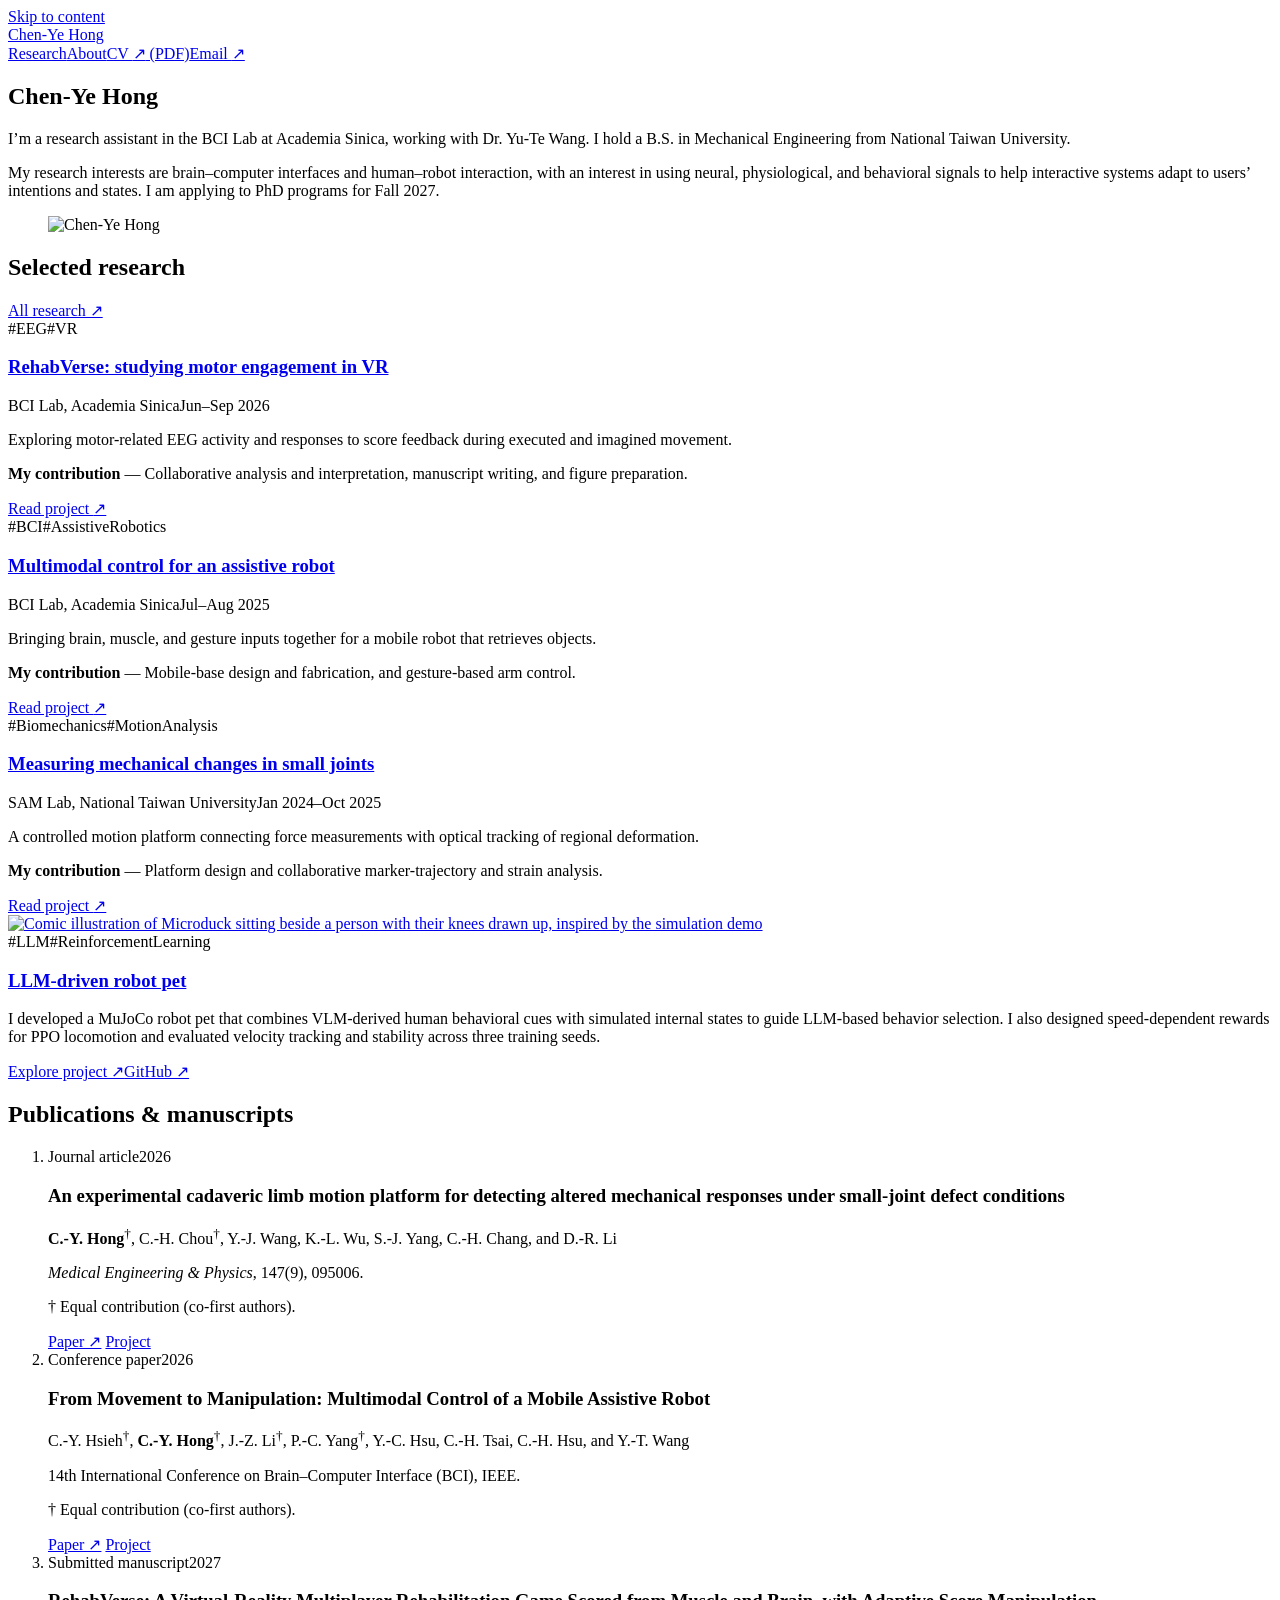
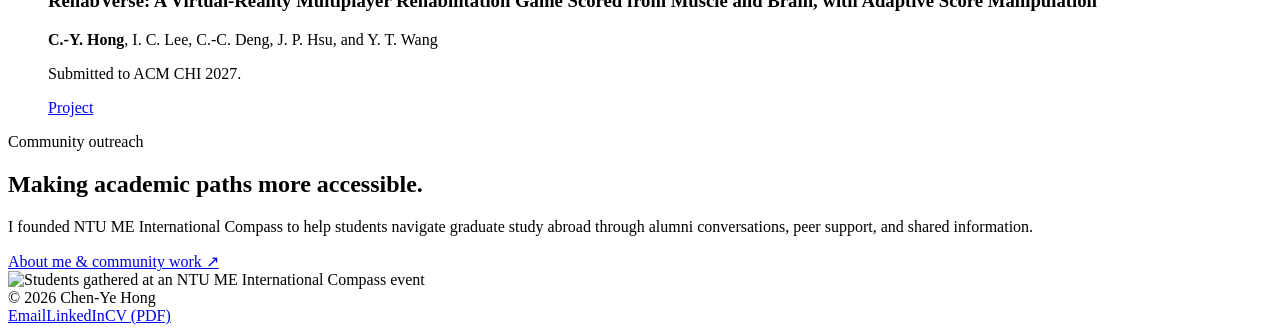
==== index.html @ 7b582fa1 "Publish reviewed academic website" ====
<!doctype html>
<html lang="en">
<head>
  <meta charset="utf-8">
  <meta name="viewport" content="width=device-width, initial-scale=1">
  <title>Brain–Computer Interfaces — Chen-Ye Hong</title>
  <meta name="description" content="Chen-Ye Hong, research assistant at Academia Sinica. Research in brain–computer interfaces, EEG, and interactive systems. Fall 2027 PhD applicant.">
  <meta property="og:type" content="website">
  <meta property="og:title" content="Brain–Computer Interfaces — Chen-Ye Hong">
  <meta property="og:description" content="Chen-Ye Hong, research assistant at Academia Sinica. Research in brain–computer interfaces, EEG, and interactive systems. Fall 2027 PhD applicant.">
  <meta name="theme-color" content="#faf9f7">
  <link rel="icon" type="image/svg+xml" href="./assets/favicon.svg">
  <link rel="stylesheet" href="./assets/site.css?v=20261024-layout">
</head>
<body>
<a class="skip" href="#main">Skip to content</a>
<div class="wrap">
  <header class="site-header">
    <a class="brand" href="./" aria-label="Chen-Ye Hong, home">Chen-Ye Hong</a>
    <nav class="nav" aria-label="Main navigation"><a href="./research/">Research</a><a href="./about/">About</a><a href="./files/cv.pdf">CV <span aria-hidden="true">↗</span><span class="sr-only"> (PDF)</span></a><a class="nav-email" href="mailto:chenyehong.ws@gmail.com">Email <span aria-hidden="true">↗</span></a></nav>
  </header>
  <main id="main"><section class="hero" aria-labelledby="name"><div class="hero-copy"><h1 id="name">Chen-Ye Hong</h1><p class="intro">I’m a research assistant in the BCI Lab at Academia Sinica, working with Dr. Yu-Te Wang. I hold a B.S. in Mechanical Engineering from National Taiwan University.</p><p class="interests">My research interests are brain–computer interfaces and human–robot interaction, with an interest in using neural, physiological, and behavioral signals to help interactive systems adapt to users’ intentions and states. I am applying to PhD programs for Fall 2027.</p></div><figure class="hero-photo"><img src="./photo/portrait.jpg" alt="Chen-Ye Hong" width="800" height="1000" fetchpriority="high"></figure></section>
<section class="section" id="selected-research" aria-labelledby="selected-title"><div class="section-head"><h2 id="selected-title">Selected research</h2><a href="./research/">All research ↗</a></div><article class="project-row project-row-text"><div class="project-copy"><div class="project-index"><span class="keywords"><span>#EEG</span><span>#VR</span></span></div><h3><a href="./research/rehabverse/">RehabVerse: studying motor engagement in VR</a></h3><p class="entry-meta"><span>BCI Lab, Academia Sinica</span><span>Jun–Sep 2026</span></p></div><div class="project-summary"><p>Exploring motor-related EEG activity and responses to score feedback during executed and imagined movement.</p><p class="project-role"><strong>My contribution</strong> — Collaborative analysis and interpretation, manuscript writing, and figure preparation.</p><a class="text-link" href="./research/rehabverse/">Read project <span aria-hidden="true">↗</span></a></div></article><article class="project-row project-row-text"><div class="project-copy"><div class="project-index"><span class="keywords"><span>#BCI</span><span>#AssistiveRobotics</span></span></div><h3><a href="./research/assistive-robot/">Multimodal control for an assistive robot</a></h3><p class="entry-meta"><span>BCI Lab, Academia Sinica</span><span>Jul–Aug 2025</span></p></div><div class="project-summary"><p>Bringing brain, muscle, and gesture inputs together for a mobile robot that retrieves objects.</p><p class="project-role"><strong>My contribution</strong> — Mobile-base design and fabrication, and gesture-based arm control.</p><a class="text-link" href="./research/assistive-robot/">Read project <span aria-hidden="true">↗</span></a></div></article><article class="project-row project-row-text"><div class="project-copy"><div class="project-index"><span class="keywords"><span>#Biomechanics</span><span>#MotionAnalysis</span></span></div><h3><a href="./research/biomechanics/">Measuring mechanical changes in small joints</a></h3><p class="entry-meta"><span>SAM Lab, National Taiwan University</span><span>Jan 2024–Oct 2025</span></p></div><div class="project-summary"><p>A controlled motion platform connecting force measurements with optical tracking of regional deformation.</p><p class="project-role"><strong>My contribution</strong> — Platform design and collaborative marker-trajectory and strain analysis.</p><a class="text-link" href="./research/biomechanics/">Read project <span aria-hidden="true">↗</span></a></div></article><aside class="independent" aria-labelledby="independent-title"><a class="independent-media" href="./projects/robot-pet/" aria-label="Explore the robot-pet project"><img src="./assets/cover-robot-pet-companion.jpg" alt="Comic illustration of Microduck sitting beside a person with their knees drawn up, inspired by the simulation demo" width="1800" height="1200"></a><div><div class="eyebrow"><span class="keywords"><span>#LLM</span><span>#ReinforcementLearning</span></span></div><h3 id="independent-title"><a href="./projects/robot-pet/">LLM-driven robot pet</a></h3><p>I developed a MuJoCo robot pet that combines VLM-derived human behavioral cues with simulated internal states to guide LLM-based behavior selection. I also designed speed-dependent rewards for PPO locomotion and evaluated velocity tracking and stability across three training seeds.</p><div class="links"><a href="./projects/robot-pet/">Explore project ↗</a><a href="https://github.com/Hchenye0503/llm-robot-pet">GitHub ↗</a></div></div></aside></section><section class="section" id="publications" aria-labelledby="pub-title"><div class="section-head"><h2 id="pub-title">Publications &amp; manuscripts</h2></div><ol class="pub-list">
<li class="pub"><div class="pub-type">Journal article<span>2026</span></div><div><h3>An experimental cadaveric limb motion platform for detecting altered mechanical responses under small-joint defect conditions</h3><p><strong>C.-Y. Hong</strong><sup>†</sup>, C.-H. Chou<sup>†</sup>, Y.-J. Wang, K.-L. Wu, S.-J. Yang, C.-H. Chang, and D.-R. Li</p><p><em>Medical Engineering &amp; Physics</em>, 147(9), 095006.</p><p class="authorship-note">† Equal contribution (co-first authors).</p><a class="pub-link" href="https://doi.org/10.1088/1873-4030/ae9ec7">Paper ↗</a> <a class="pub-link" href="./research/biomechanics/">Project</a></div></li>
<li class="pub"><div class="pub-type">Conference paper<span>2026</span></div><div><h3>From Movement to Manipulation: Multimodal Control of a Mobile Assistive Robot</h3><p>C.-Y. Hsieh<sup>†</sup>, <strong>C.-Y. Hong</strong><sup>†</sup>, J.-Z. Li<sup>†</sup>, P.-C. Yang<sup>†</sup>, Y.-C. Hsu, C.-H. Tsai, C.-H. Hsu, and Y.-T. Wang</p><p>14th International Conference on Brain–Computer Interface (BCI), IEEE.</p><p class="authorship-note">† Equal contribution (co-first authors).</p><a class="pub-link" href="https://doi.org/10.1109/BCI69045.2026.11435052">Paper ↗</a> <a class="pub-link" href="./research/assistive-robot/">Project</a></div></li>
<li class="pub"><div class="pub-type">Submitted manuscript<span>2027</span></div><div><h3>RehabVerse: A Virtual-Reality Multiplayer Rehabilitation Game Scored from Muscle and Brain, with Adaptive Score Manipulation</h3><p><strong>C.-Y. Hong</strong>, I. C. Lee, C.-C. Deng, J. P. Hsu, and Y. T. Wang</p><p>Submitted to ACM CHI 2027.</p><a class="pub-link" href="./research/rehabverse/">Project</a></div></li>
</ol></section><section class="section community-teaser" aria-labelledby="community-title"><div><div class="eyebrow">Community outreach</div><h2 id="community-title">Making academic paths more accessible.</h2><p>I founded NTU ME International Compass to help students navigate graduate study abroad through alumni conversations, peer support, and shared information.</p><a class="text-link" href="./about/#community">About me &amp; community work ↗</a></div><img src="./photo/community_1.jpg" width="1400" height="1050" alt="Students gathered at an NTU ME International Compass event" loading="lazy"></section></main>
  <footer class="site-footer"><span>© 2026 Chen-Ye Hong</span><div class="footer-links"><a href="mailto:chenyehong.ws@gmail.com">Email</a><a href="https://www.linkedin.com/in/chen-ye-hong">LinkedIn</a><a href="./files/cv.pdf">CV (PDF)</a></div></footer>
</div>
<script src="./assets/interactions.js" defer></script>
<script src="./assets/main.js" defer></script>
</body>
</html>
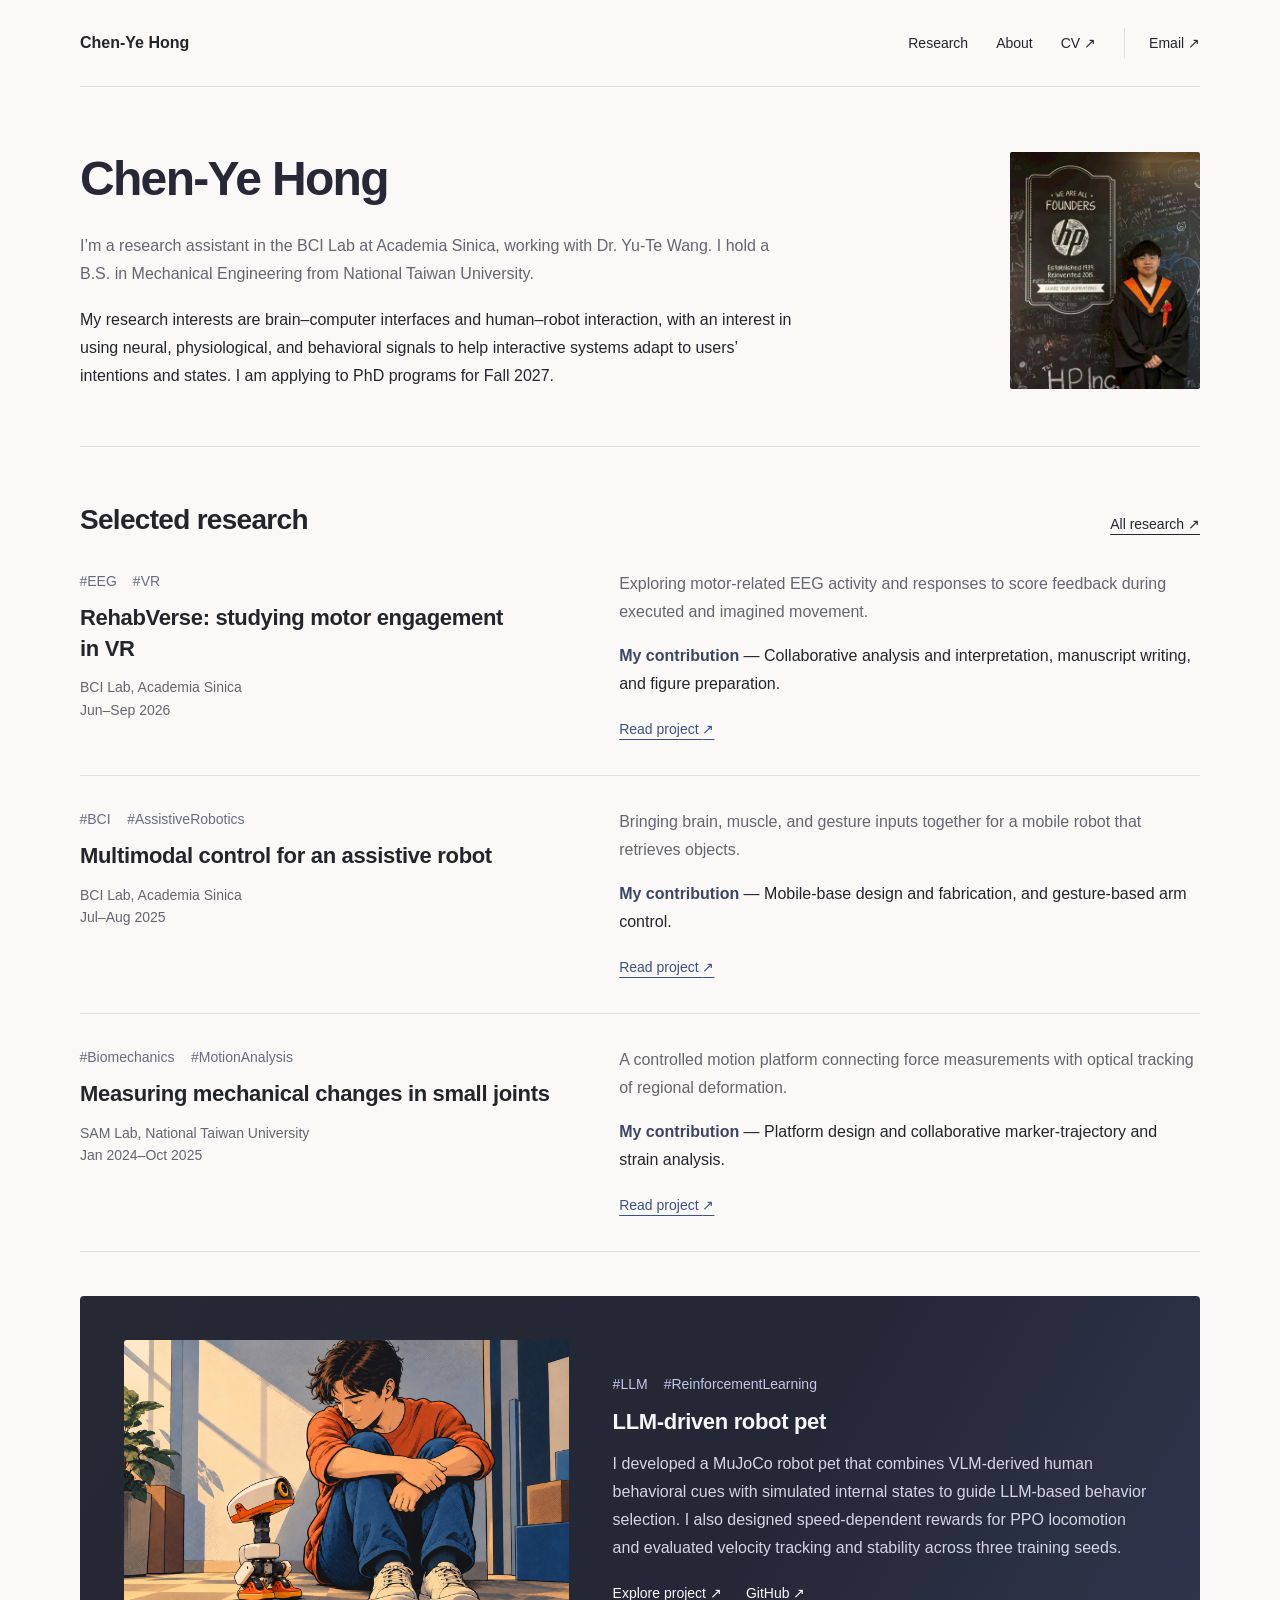
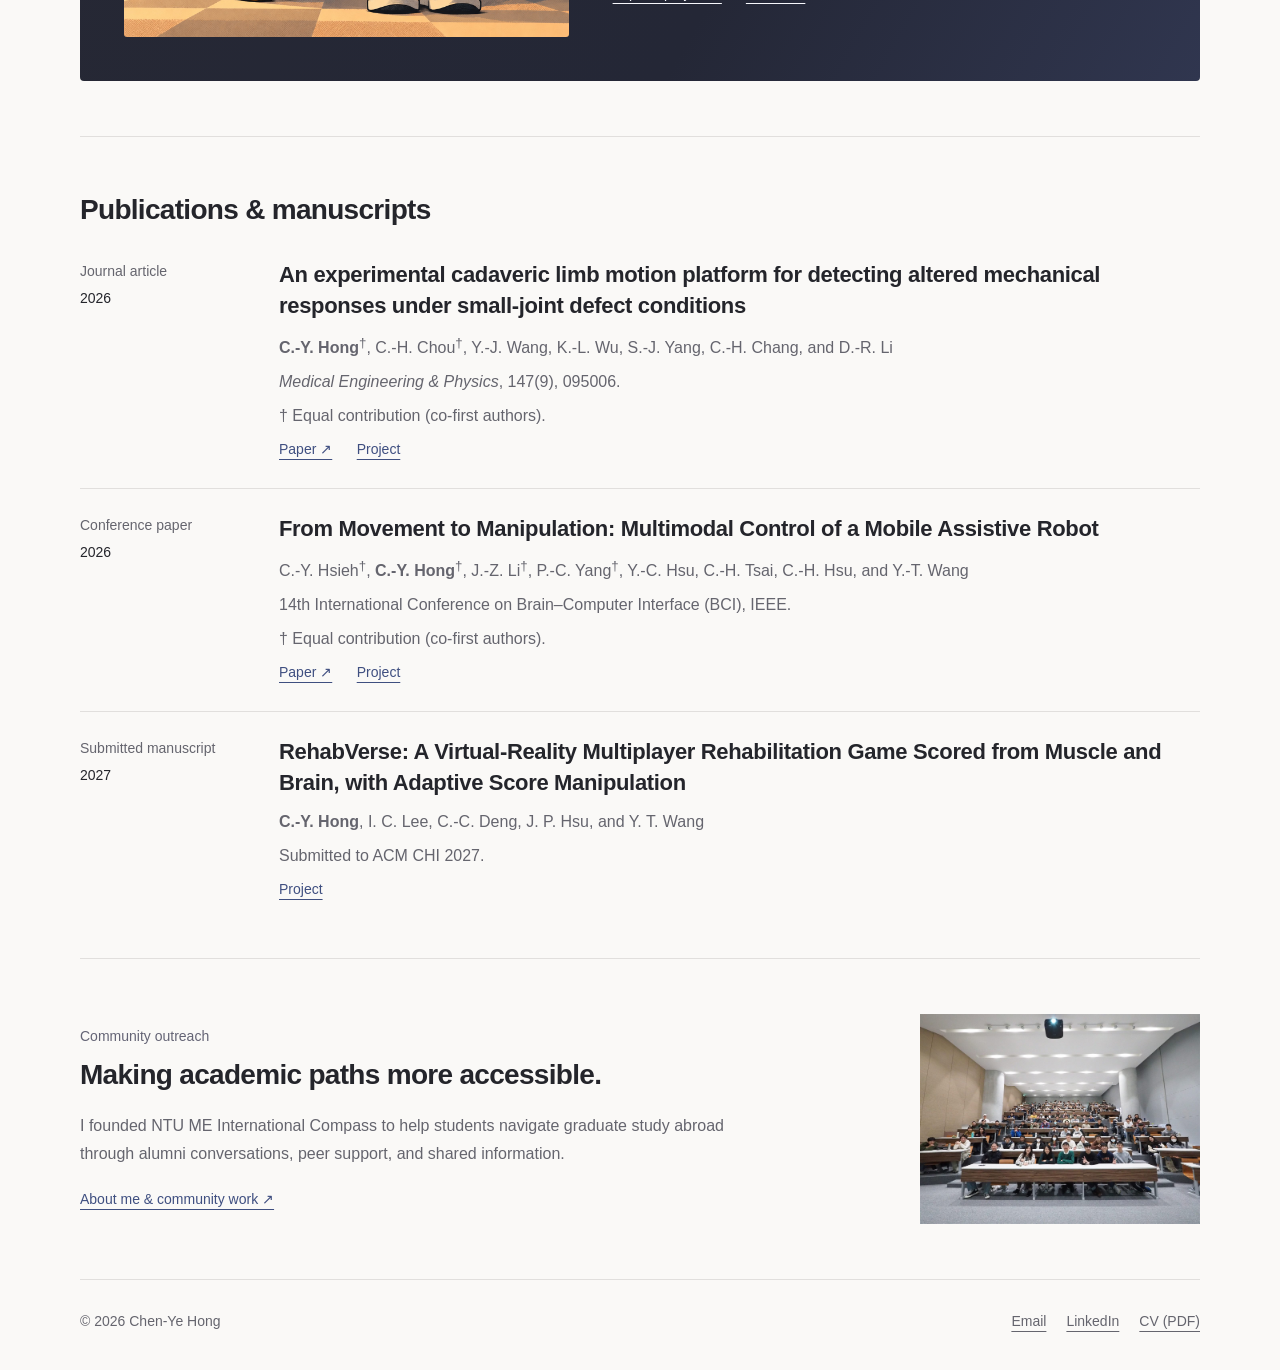
==== commit b0d237c0: "Open external links and CV in new tabs" ====
--- a/index.html
+++ b/index.html
@@ -10,24 +10,24 @@
   <meta property="og:description" content="Chen-Ye Hong, research assistant at Academia Sinica. Research in brain–computer interfaces, EEG, and interactive systems. Fall 2027 PhD applicant.">
   <meta name="theme-color" content="#faf9f7">
   <link rel="icon" type="image/svg+xml" href="./assets/favicon.svg">
-  <link rel="stylesheet" href="./assets/site.css?v=20261024-layout">
+  <link rel="stylesheet" href="./assets/site.css?v=20261024-navigation">
 </head>
 <body>
 <a class="skip" href="#main">Skip to content</a>
 <div class="wrap">
   <header class="site-header">
     <a class="brand" href="./" aria-label="Chen-Ye Hong, home">Chen-Ye Hong</a>
-    <nav class="nav" aria-label="Main navigation"><a href="./research/">Research</a><a href="./about/">About</a><a href="./files/cv.pdf">CV <span aria-hidden="true">↗</span><span class="sr-only"> (PDF)</span></a><a class="nav-email" href="mailto:chenyehong.ws@gmail.com">Email <span aria-hidden="true">↗</span></a></nav>
+    <nav class="nav" aria-label="Main navigation"><a href="./research/">Research</a><a href="./about/">About</a><a href="./files/cv.pdf" target="_blank" rel="noopener noreferrer" title="Opens in a new tab">CV <span aria-hidden="true">↗</span><span class="sr-only"> (PDF)</span></a><a class="nav-email" href="mailto:chenyehong.ws@gmail.com">Email <span aria-hidden="true">↗</span></a></nav>
   </header>
   <main id="main"><section class="hero" aria-labelledby="name"><div class="hero-copy"><h1 id="name">Chen-Ye Hong</h1><p class="intro">I’m a research assistant in the BCI Lab at Academia Sinica, working with Dr. Yu-Te Wang. I hold a B.S. in Mechanical Engineering from National Taiwan University.</p><p class="interests">My research interests are brain–computer interfaces and human–robot interaction, with an interest in using neural, physiological, and behavioral signals to help interactive systems adapt to users’ intentions and states. I am applying to PhD programs for Fall 2027.</p></div><figure class="hero-photo"><img src="./photo/portrait.jpg" alt="Chen-Ye Hong" width="800" height="1000" fetchpriority="high"></figure></section>
-<section class="section" id="selected-research" aria-labelledby="selected-title"><div class="section-head"><h2 id="selected-title">Selected research</h2><a href="./research/">All research ↗</a></div><article class="project-row project-row-text"><div class="project-copy"><div class="project-index"><span class="keywords"><span>#EEG</span><span>#VR</span></span></div><h3><a href="./research/rehabverse/">RehabVerse: studying motor engagement in VR</a></h3><p class="entry-meta"><span>BCI Lab, Academia Sinica</span><span>Jun–Sep 2026</span></p></div><div class="project-summary"><p>Exploring motor-related EEG activity and responses to score feedback during executed and imagined movement.</p><p class="project-role"><strong>My contribution</strong> — Collaborative analysis and interpretation, manuscript writing, and figure preparation.</p><a class="text-link" href="./research/rehabverse/">Read project <span aria-hidden="true">↗</span></a></div></article><article class="project-row project-row-text"><div class="project-copy"><div class="project-index"><span class="keywords"><span>#BCI</span><span>#AssistiveRobotics</span></span></div><h3><a href="./research/assistive-robot/">Multimodal control for an assistive robot</a></h3><p class="entry-meta"><span>BCI Lab, Academia Sinica</span><span>Jul–Aug 2025</span></p></div><div class="project-summary"><p>Bringing brain, muscle, and gesture inputs together for a mobile robot that retrieves objects.</p><p class="project-role"><strong>My contribution</strong> — Mobile-base design and fabrication, and gesture-based arm control.</p><a class="text-link" href="./research/assistive-robot/">Read project <span aria-hidden="true">↗</span></a></div></article><article class="project-row project-row-text"><div class="project-copy"><div class="project-index"><span class="keywords"><span>#Biomechanics</span><span>#MotionAnalysis</span></span></div><h3><a href="./research/biomechanics/">Measuring mechanical changes in small joints</a></h3><p class="entry-meta"><span>SAM Lab, National Taiwan University</span><span>Jan 2024–Oct 2025</span></p></div><div class="project-summary"><p>A controlled motion platform connecting force measurements with optical tracking of regional deformation.</p><p class="project-role"><strong>My contribution</strong> — Platform design and collaborative marker-trajectory and strain analysis.</p><a class="text-link" href="./research/biomechanics/">Read project <span aria-hidden="true">↗</span></a></div></article><aside class="independent" aria-labelledby="independent-title"><a class="independent-media" href="./projects/robot-pet/" aria-label="Explore the robot-pet project"><img src="./assets/cover-robot-pet-companion.jpg" alt="Comic illustration of Microduck sitting beside a person with their knees drawn up, inspired by the simulation demo" width="1800" height="1200"></a><div><div class="eyebrow"><span class="keywords"><span>#LLM</span><span>#ReinforcementLearning</span></span></div><h3 id="independent-title"><a href="./projects/robot-pet/">LLM-driven robot pet</a></h3><p>I developed a MuJoCo robot pet that combines VLM-derived human behavioral cues with simulated internal states to guide LLM-based behavior selection. I also designed speed-dependent rewards for PPO locomotion and evaluated velocity tracking and stability across three training seeds.</p><div class="links"><a href="./projects/robot-pet/">Explore project ↗</a><a href="https://github.com/Hchenye0503/llm-robot-pet">GitHub ↗</a></div></div></aside></section><section class="section" id="publications" aria-labelledby="pub-title"><div class="section-head"><h2 id="pub-title">Publications &amp; manuscripts</h2></div><ol class="pub-list">
-<li class="pub"><div class="pub-type">Journal article<span>2026</span></div><div><h3>An experimental cadaveric limb motion platform for detecting altered mechanical responses under small-joint defect conditions</h3><p><strong>C.-Y. Hong</strong><sup>†</sup>, C.-H. Chou<sup>†</sup>, Y.-J. Wang, K.-L. Wu, S.-J. Yang, C.-H. Chang, and D.-R. Li</p><p><em>Medical Engineering &amp; Physics</em>, 147(9), 095006.</p><p class="authorship-note">† Equal contribution (co-first authors).</p><a class="pub-link" href="https://doi.org/10.1088/1873-4030/ae9ec7">Paper ↗</a> <a class="pub-link" href="./research/biomechanics/">Project</a></div></li>
-<li class="pub"><div class="pub-type">Conference paper<span>2026</span></div><div><h3>From Movement to Manipulation: Multimodal Control of a Mobile Assistive Robot</h3><p>C.-Y. Hsieh<sup>†</sup>, <strong>C.-Y. Hong</strong><sup>†</sup>, J.-Z. Li<sup>†</sup>, P.-C. Yang<sup>†</sup>, Y.-C. Hsu, C.-H. Tsai, C.-H. Hsu, and Y.-T. Wang</p><p>14th International Conference on Brain–Computer Interface (BCI), IEEE.</p><p class="authorship-note">† Equal contribution (co-first authors).</p><a class="pub-link" href="https://doi.org/10.1109/BCI69045.2026.11435052">Paper ↗</a> <a class="pub-link" href="./research/assistive-robot/">Project</a></div></li>
+<section class="section" id="selected-research" aria-labelledby="selected-title"><div class="section-head"><h2 id="selected-title">Selected research</h2><a href="./research/">All research ↗</a></div><article class="project-row project-row-text"><div class="project-copy"><div class="project-index"><span class="keywords"><span>#EEG</span><span>#VR</span></span></div><h3><a href="./research/rehabverse/">RehabVerse: studying motor engagement in VR</a></h3><p class="entry-meta"><span>BCI Lab, Academia Sinica</span><span>Jun–Sep 2026</span></p></div><div class="project-summary"><p>Exploring motor-related EEG activity and responses to score feedback during executed and imagined movement.</p><p class="project-role"><strong>My contribution</strong> — Collaborative analysis and interpretation, manuscript writing, and figure preparation.</p><a class="text-link" href="./research/rehabverse/">Read project <span aria-hidden="true">↗</span></a></div></article><article class="project-row project-row-text"><div class="project-copy"><div class="project-index"><span class="keywords"><span>#BCI</span><span>#AssistiveRobotics</span></span></div><h3><a href="./research/assistive-robot/">Multimodal control for an assistive robot</a></h3><p class="entry-meta"><span>BCI Lab, Academia Sinica</span><span>Jul–Aug 2025</span></p></div><div class="project-summary"><p>Bringing brain, muscle, and gesture inputs together for a mobile robot that retrieves objects.</p><p class="project-role"><strong>My contribution</strong> — Mobile-base design and fabrication, and gesture-based arm control.</p><a class="text-link" href="./research/assistive-robot/">Read project <span aria-hidden="true">↗</span></a></div></article><article class="project-row project-row-text"><div class="project-copy"><div class="project-index"><span class="keywords"><span>#Biomechanics</span><span>#MotionAnalysis</span></span></div><h3><a href="./research/biomechanics/">Measuring mechanical changes in small joints</a></h3><p class="entry-meta"><span>SAM Lab, National Taiwan University</span><span>Jan 2024–Oct 2025</span></p></div><div class="project-summary"><p>A controlled motion platform connecting force measurements with optical tracking of regional deformation.</p><p class="project-role"><strong>My contribution</strong> — Platform design and collaborative marker-trajectory and strain analysis.</p><a class="text-link" href="./research/biomechanics/">Read project <span aria-hidden="true">↗</span></a></div></article><aside class="independent" aria-labelledby="independent-title"><a class="independent-media" href="./projects/robot-pet/" aria-label="Explore the robot-pet project"><img src="./assets/cover-robot-pet-companion.jpg" alt="Comic illustration of Microduck sitting beside a person with their knees drawn up, inspired by the simulation demo" width="1800" height="1200"></a><div><div class="eyebrow"><span class="keywords"><span>#LLM</span><span>#ReinforcementLearning</span></span></div><h3 id="independent-title"><a href="./projects/robot-pet/">LLM-driven robot pet</a></h3><p>I developed a MuJoCo robot pet that combines VLM-derived human behavioral cues with simulated internal states to guide LLM-based behavior selection. I also designed speed-dependent rewards for PPO locomotion and evaluated velocity tracking and stability across three training seeds.</p><div class="links"><a href="./projects/robot-pet/">Explore project ↗</a><a href="https://github.com/Hchenye0503/llm-robot-pet" target="_blank" rel="noopener noreferrer" title="Opens in a new tab">GitHub ↗</a></div></div></aside></section><section class="section" id="publications" aria-labelledby="pub-title"><div class="section-head"><h2 id="pub-title">Publications &amp; manuscripts</h2></div><ol class="pub-list">
+<li class="pub"><div class="pub-type">Journal article<span>2026</span></div><div><h3>An experimental cadaveric limb motion platform for detecting altered mechanical responses under small-joint defect conditions</h3><p><strong>C.-Y. Hong</strong><sup>†</sup>, C.-H. Chou<sup>†</sup>, Y.-J. Wang, K.-L. Wu, S.-J. Yang, C.-H. Chang, and D.-R. Li</p><p><em>Medical Engineering &amp; Physics</em>, 147(9), 095006.</p><p class="authorship-note">† Equal contribution (co-first authors).</p><a class="pub-link" href="https://doi.org/10.1088/1873-4030/ae9ec7" target="_blank" rel="noopener noreferrer" title="Opens in a new tab">Paper ↗</a> <a class="pub-link" href="./research/biomechanics/">Project</a></div></li>
+<li class="pub"><div class="pub-type">Conference paper<span>2026</span></div><div><h3>From Movement to Manipulation: Multimodal Control of a Mobile Assistive Robot</h3><p>C.-Y. Hsieh<sup>†</sup>, <strong>C.-Y. Hong</strong><sup>†</sup>, J.-Z. Li<sup>†</sup>, P.-C. Yang<sup>†</sup>, Y.-C. Hsu, C.-H. Tsai, C.-H. Hsu, and Y.-T. Wang</p><p>14th International Conference on Brain–Computer Interface (BCI), IEEE.</p><p class="authorship-note">† Equal contribution (co-first authors).</p><a class="pub-link" href="https://doi.org/10.1109/BCI69045.2026.11435052" target="_blank" rel="noopener noreferrer" title="Opens in a new tab">Paper ↗</a> <a class="pub-link" href="./research/assistive-robot/">Project</a></div></li>
 <li class="pub"><div class="pub-type">Submitted manuscript<span>2027</span></div><div><h3>RehabVerse: A Virtual-Reality Multiplayer Rehabilitation Game Scored from Muscle and Brain, with Adaptive Score Manipulation</h3><p><strong>C.-Y. Hong</strong>, I. C. Lee, C.-C. Deng, J. P. Hsu, and Y. T. Wang</p><p>Submitted to ACM CHI 2027.</p><a class="pub-link" href="./research/rehabverse/">Project</a></div></li>
 </ol></section><section class="section community-teaser" aria-labelledby="community-title"><div><div class="eyebrow">Community outreach</div><h2 id="community-title">Making academic paths more accessible.</h2><p>I founded NTU ME International Compass to help students navigate graduate study abroad through alumni conversations, peer support, and shared information.</p><a class="text-link" href="./about/#community">About me &amp; community work ↗</a></div><img src="./photo/community_1.jpg" width="1400" height="1050" alt="Students gathered at an NTU ME International Compass event" loading="lazy"></section></main>
-  <footer class="site-footer"><span>© 2026 Chen-Ye Hong</span><div class="footer-links"><a href="mailto:chenyehong.ws@gmail.com">Email</a><a href="https://www.linkedin.com/in/chen-ye-hong">LinkedIn</a><a href="./files/cv.pdf">CV (PDF)</a></div></footer>
+  <footer class="site-footer"><span>© 2026 Chen-Ye Hong</span><div class="footer-links"><a href="mailto:chenyehong.ws@gmail.com">Email</a><a href="https://www.linkedin.com/in/chen-ye-hong" target="_blank" rel="noopener noreferrer" title="Opens in a new tab">LinkedIn</a><a href="./files/cv.pdf" target="_blank" rel="noopener noreferrer" title="Opens in a new tab">CV (PDF)</a></div></footer>
 </div>
-<script src="./assets/interactions.js" defer></script>
+<script src="./assets/interactions.js?v=20261024-navigation" defer></script>
 <script src="./assets/main.js" defer></script>
 </body>
 </html>
--- a/assets/site.css
+++ b/assets/site.css
@@ -0,0 +1,153 @@
+@charset "UTF-8";
+:root{--paper:#faf9f7;--ink:#24252b;--muted:#65656e;--accent:#3559c7;--line:#e1dfdd;--soft:#eeeff5;--serif:Georgia,'Times New Roman',serif;--sans:Inter,-apple-system,BlinkMacSystemFont,'Segoe UI',sans-serif}
+*{box-sizing:border-box}html{scroll-behavior:smooth;scroll-padding-top:28px}body{margin:0;background:var(--paper);color:var(--ink);font:16px/1.7 var(--sans);-webkit-font-smoothing:antialiased}a{color:inherit;text-underline-offset:5px;text-decoration-thickness:1px}a:hover{color:var(--accent)}button{font:inherit}img{display:block;max-width:100%;height:auto}svg{max-width:100%}::selection{background:#dce2ff}a:focus-visible,button:focus-visible,summary:focus-visible{outline:3px solid #3559c7;outline-offset:5px}p,h1,h2,h3,figure{margin:0}p+p{margin-top:1em}h1,h2,h3{font-weight:400}h1,h2{font-family:var(--serif)}h3{font-size:22px;line-height:1.35}ul{padding-left:1.2em}li+li{margin-top:.5em}.wrap{width:min(1120px,calc(100% - 96px));margin-inline:auto}.skip{position:absolute;top:-100px;left:20px;background:var(--ink);color:white;padding:12px;z-index:10}.skip:focus{top:10px}.site-header{display:flex;align-items:center;justify-content:space-between;gap:25px;padding:28px 0;border-bottom:1px solid var(--line)}.brand{display:flex;align-items:center;gap:12px;text-decoration:none;font-size:15px;font-weight:600;letter-spacing:.01em}.brand-mark{font-family:var(--serif);font-size:24px;font-weight:400;border-right:1px solid var(--line);padding-right:13px;line-height:1}.nav{display:flex;gap:28px;align-items:center;font-size:13px}.nav a{text-decoration:none;padding:4px 0}.nav a[aria-current=page]{border-bottom:1px solid var(--ink)}.nav .nav-email{border-left:1px solid var(--line);padding-left:24px}.eyebrow{font-size:11px;font-weight:600;letter-spacing:.14em;text-transform:uppercase;color:var(--muted)}.hero{padding:76px 0 66px;display:grid;grid-template-columns:1fr 190px;column-gap:95px;align-items:center}.hero h1{font-size:clamp(54px,6.7vw,86px);line-height:1.08;letter-spacing:-.055em;margin:16px 0 25px}.hero .intro{font-size:18px;line-height:1.65;max-width:700px}.hero .interests{margin-top:18px;font-size:16px;color:var(--muted);max-width:680px}.hero-photo{border-radius:2px;overflow:hidden;align-self:center}.hero-photo img{width:190px;aspect-ratio:4/5;object-fit:cover}.hero-photo figcaption{font-size:11px;letter-spacing:.03em;margin-top:11px;color:var(--muted)}.links{display:flex;gap:24px;flex-wrap:wrap;margin-top:25px;font-size:13px;font-weight:500}.links a{display:inline-block}.section{padding:55px 0;border-top:1px solid var(--line)}.section-head{display:flex;justify-content:space-between;gap:25px;align-items:baseline;margin-bottom:36px}.section-head h2{font-size:37px;line-height:1.2;letter-spacing:-.025em}.section-head>a{font-size:13px}.section-intro{color:var(--muted);max-width:610px;margin-top:15px}.project-row{display:grid;grid-template-columns:44% 1fr;gap:50px;align-items:center;padding:0 0 42px;margin-bottom:42px;border-bottom:1px solid var(--line)}.project-row:last-child{border-bottom:0;padding-bottom:0;margin-bottom:0}.project-visual{position:relative;display:block;text-decoration:none;background:#f0f0f5;overflow:hidden;aspect-ratio:1.55;border:1px solid #e1e1e8}.project-visual img{width:100%;height:100%;object-fit:contain}.project-visual.rehab{background:#eff0f5;display:flex;align-items:center;justify-content:center}.project-visual.rehab img{height:82%;width:auto;mix-blend-mode:multiply;position:relative;margin-left:-32%}.visual-note{position:absolute;right:7%;top:20%;width:30%;font-size:12px;line-height:1.5;color:#535b73}.visual-note strong{font:22px/1.2 var(--serif);display:block;margin-bottom:14px}.visual-label{position:absolute;bottom:15px;left:18px;font-size:9px;letter-spacing:.1em;text-transform:uppercase;color:var(--muted)}.project-index{font-size:11px;letter-spacing:.09em;text-transform:uppercase;color:var(--muted);margin-bottom:10px}.project-copy h3{font-family:var(--serif);font-size:30px;line-height:1.2;letter-spacing:-.02em;margin-bottom:15px}.project-copy h3 a{text-decoration:none}.project-copy>p{font-size:15px;color:var(--muted)}.project-role{margin-top:16px!important;font-size:12px!important;color:var(--ink)!important}.project-role strong{font-weight:600}.text-link{display:inline-block;font-size:13px;margin-top:20px}.independent{display:grid;grid-template-columns:200px 1fr;gap:38px;background:var(--ink);color:#f6f7fc;padding:40px;margin-top:44px}.independent .eyebrow{color:#c2c8e5}.independent h3{font-family:var(--serif);font-size:29px;margin-bottom:12px}.independent p{font-size:14px;color:#d2d5e3;max-width:640px}.independent a:hover{color:#d2dbff}.independent .links{margin-top:20px}.project-status{display:block;margin-top:16px;font-size:11px;color:#c6cbe0}.pub-list{list-style:none;padding:0;margin:0}.pub{display:grid;grid-template-columns:165px 1fr;gap:34px;padding:25px 0;border-bottom:1px solid var(--line);margin:0}.pub:first-child{padding-top:0}.pub:last-child{border:0;padding-bottom:0}.pub-type{font-size:11px;color:var(--muted);line-height:1.6}.pub-type span{display:block;color:var(--ink);font-size:12px;margin-top:4px}.pub h3{font:21px/1.4 var(--serif);margin-bottom:9px}.pub p{font-size:12px;color:var(--muted)}.pub .pub-link{font-size:12px;display:inline-block;margin-top:8px}.community-teaser{display:grid;grid-template-columns:1fr 280px;gap:65px;align-items:center}.community-teaser h2{font-size:36px;line-height:1.2;margin:10px 0 18px}.community-teaser p{font-size:15px;max-width:650px;color:var(--muted)}.community-teaser img{aspect-ratio:4/3;object-fit:cover}.site-footer{display:flex;justify-content:space-between;gap:30px;border-top:1px solid var(--line);padding:30px 0 38px;color:var(--muted);font-size:11px}.footer-links{display:flex;gap:20px}.page-heading{padding:65px 0 48px;max-width:800px}.page-heading h1{font-size:clamp(44px,5.5vw,64px);line-height:1.12;letter-spacing:-.04em;margin:15px 0 22px}.page-heading .dek{font-size:19px;line-height:1.6;color:var(--muted)}.breadcrumbs{font-size:12px;color:var(--muted);margin-bottom:32px}.project-meta{display:flex;gap:28px;flex-wrap:wrap;margin-top:28px;font-size:12px;color:var(--muted)}.project-meta strong{display:block;font-weight:500;color:var(--ink)}.case-layout{display:grid;grid-template-columns:210px minmax(0,1fr);gap:70px;align-items:start;padding-bottom:65px}.case-nav{position:sticky;top:30px;font-size:12px;border-top:1px solid var(--line);padding-top:18px}.case-nav a{display:block;text-decoration:none;padding:6px 0;color:var(--muted)}.case-nav a:hover{color:var(--ink);text-decoration:underline}.case-content{min-width:0;max-width:760px}.case-content section{padding:32px 0;border-top:1px solid var(--line)}.case-content h2{font-size:30px;line-height:1.25;margin-bottom:18px;letter-spacing:-.02em}.case-content h3{font-size:16px;font-weight:600;margin:24px 0 10px}.case-content p,.case-content li{font-size:15px;color:#50515c}.case-content figure{margin:26px 0}.case-content figcaption{font-size:11px;line-height:1.65;color:var(--muted);margin-top:11px;max-width:650px}.case-content .project-visual{aspect-ratio:1.8}.case-content .project-visual.rehab img{height:85%}.case-content .visual-note{font-size:14px}.case-content .visual-note strong{font-size:28px}.contribution-grid{display:grid;grid-template-columns:1fr 1fr;gap:28px}.contribution-grid h3{margin-top:0}.contribution-grid ul{margin-bottom:0}.method-steps{list-style:none;counter-reset:steps;padding:0;margin:24px 0}.method-steps li{counter-increment:steps;display:grid;grid-template-columns:30px 1fr;gap:12px;padding:14px 0;border-bottom:1px solid var(--line)}.method-steps li:before{content:'0' counter(steps);font-size:11px;color:var(--accent);padding-top:3px}.video-link{display:flex;align-items:center;gap:18px;padding:22px 25px;background:var(--soft);text-decoration:none;margin-top:24px}.video-link .play{display:grid;place-items:center;width:42px;height:42px;border:1px solid #b0b7d0;border-radius:50%;flex-shrink:0;font-size:13px}.video-link strong{font-size:14px;font-weight:500;display:block}.video-link small{font-size:11px;color:var(--muted)}.related{border-top:1px solid var(--line);padding:30px 0 50px;display:flex;justify-content:space-between;gap:25px;font-size:14px}.research-list .project-row{grid-template-columns:38% 1fr}.other-project{display:grid;grid-template-columns:165px 1fr;gap:34px;padding:28px 0;border-bottom:1px solid var(--line)}.other-project:last-child{border:0}.other-project .eyebrow{font-size:10px}.other-project h3{font:26px/1.3 var(--serif);margin-bottom:12px}.other-project p{font-size:14px;color:var(--muted);max-width:710px}.other-project .small-meta{font-size:12px;color:var(--ink);margin-top:12px}.about-layout{display:grid;grid-template-columns:minmax(0,1fr) 245px;gap:85px;padding-bottom:60px}.about-main section{padding:30px 0;border-top:1px solid var(--line)}.about-main h2{font-size:31px;margin-bottom:18px}.about-main p{font-size:15px;color:#50515c}.education{margin-top:25px}.education h3{font-size:16px;font-weight:500}.education p{font-size:13px}.education time{font-size:11px;color:var(--muted)}.about-aside{font-size:12px;color:var(--muted)}.about-aside img{margin-bottom:24px}.about-aside h2{font:12px var(--sans);font-weight:600;color:var(--ink);margin:25px 0 10px}.about-aside a{display:inline-block;margin-bottom:8px}.about-image{margin:24px 0}.about-image img{width:100%;aspect-ratio:16/9;object-fit:cover}.about-image figcaption{font-size:11px;color:var(--muted);margin-top:8px}.inline-links{display:flex;gap:20px;flex-wrap:wrap;font-size:12px;margin-top:18px}.contact-line{overflow-wrap:anywhere}.status-line{font-size:13px;color:var(--muted);margin-top:12px}.not-found{padding:90px 0;max-width:650px}.not-found h1{font-size:52px;line-height:1.2;margin:15px 0 25px}
+@media(min-width:1400px){.hero{padding-top:88px;padding-bottom:78px}}
+@media(max-width:900px){.wrap{width:calc(100% - 56px)}.hero{gap:40px;grid-template-columns:1fr 160px}.hero-photo img{width:160px}.project-row{gap:30px;grid-template-columns:42% 1fr}.project-copy h3{font-size:26px}.case-layout{grid-template-columns:155px minmax(0,1fr);gap:35px}.independent{grid-template-columns:145px 1fr;padding:30px;gap:25px}.community-teaser{gap:35px;grid-template-columns:1fr 230px}.about-layout{gap:40px;grid-template-columns:1fr 200px}.nav{gap:20px}.pub{grid-template-columns:135px 1fr;gap:25px}}
+@media(max-width:640px){.wrap{width:calc(100% - 40px)}.site-header{padding:20px 0;flex-wrap:wrap;gap:17px}.brand{font-size:14px}.nav{width:100%;gap:24px;font-size:12px}.nav .nav-email{margin-left:auto;padding-left:18px}.hero{padding:42px 0 40px;display:grid;grid-template-columns:1fr 85px;gap:0 15px;align-items:start}.hero-copy{display:contents}.hero .eyebrow{grid-column:1;font-size:9px;align-self:end}.hero h1{grid-column:1;font-size:49px;margin:14px 0 22px;line-height:1.04}.hero .intro,.hero .interests,.hero .links{grid-column:1/-1}.hero .intro{font-size:16px}.hero .interests{font-size:14px;margin-top:15px}.hero .links{margin-top:22px}.hero-photo{grid-column:2;grid-row:1/3;align-self:center;margin-top:-8px}.hero-photo img{width:85px;aspect-ratio:4/5}.hero-photo figcaption{display:none}.section{padding:36px 0}.section-head{margin-bottom:28px;gap:15px;align-items:center}.section-head h2{font-size:30px}.section-head>a{font-size:11px;white-space:nowrap}.project-row,.research-list .project-row{grid-template-columns:1fr;gap:22px;padding-bottom:30px;margin-bottom:30px}.project-visual{aspect-ratio:1.65}.project-copy h3{font-size:28px;margin-bottom:12px}.project-copy>p{font-size:14px}.project-role{margin-top:12px!important}.project-index{font-size:10px;margin-bottom:8px}.text-link{margin-top:15px}.independent{grid-template-columns:1fr;gap:17px;padding:26px 23px;margin-top:32px}.independent h3{font-size:27px}.independent .project-status{margin-top:7px}.pub{grid-template-columns:1fr;gap:10px;padding:22px 0}.pub-type{display:flex;gap:10px;align-items:baseline}.pub-type span{margin:0}.pub h3{font-size:20px}.community-teaser{grid-template-columns:1fr;gap:25px}.community-teaser h2{font-size:30px}.community-teaser img{width:100%;aspect-ratio:16/9}.site-footer{flex-direction:column;gap:14px;padding:25px 0}.footer-links{gap:25px}.page-heading{padding:40px 0 30px}.page-heading h1{font-size:41px;margin:13px 0 20px}.page-heading .dek{font-size:17px}.breadcrumbs{font-size:11px;margin-bottom:25px}.project-meta{gap:16px 25px;font-size:11px}.case-layout{grid-template-columns:1fr;gap:0;padding-bottom:30px}.case-nav{position:static;display:flex;flex-wrap:wrap;gap:5px 20px;padding:12px 0 18px;border-top:1px solid var(--line);font-size:11px}.case-content section{padding:27px 0}.case-content h2{font-size:27px}.case-content p,.case-content li{font-size:14px}.case-content .project-visual{aspect-ratio:1.5}.case-content .visual-note{font-size:11px}.case-content .visual-note strong{font-size:22px}.contribution-grid{grid-template-columns:1fr;gap:25px}.related{font-size:12px;padding-bottom:35px;flex-wrap:wrap}.other-project{grid-template-columns:1fr;gap:10px;padding:24px 0}.other-project h3{font-size:24px}.about-layout{display:flex;flex-direction:column;gap:20px;padding-bottom:35px}.about-aside{display:grid;grid-template-columns:100px 1fr;gap:0 25px;border-top:1px solid var(--line);padding-top:25px}.about-aside img{grid-row:1/4;width:100px;margin:0}.about-aside h2{margin-top:0}.about-aside .aside-links{grid-column:2}.about-main section{padding:25px 0}.about-main h2{font-size:28px}.links{gap:20px}.visual-note{font-size:11px}.visual-label{font-size:8px}.not-found{padding:60px 0}}
+@media(prefers-reduced-motion:reduce){html{scroll-behavior:auto}}
+@media print{body{background:white;color:black}.wrap{width:100%}.site-header,.site-footer,.case-nav,.skip,.video-link{display:none}.hero,.section,.page-heading{padding:20px 0}.project-row,figure,.pub{break-inside:avoid}.case-layout{display:block}.case-content{max-width:none}a{color:black}.independent{background:white;color:black;border:1px solid #aaa}.independent p,.independent .eyebrow{color:black}}
+
+.sr-only{position:absolute;width:1px;height:1px;padding:0;margin:-1px;overflow:hidden;clip:rect(0,0,0,0);white-space:nowrap;border:0}
+
+.footer-links{flex-wrap:wrap}
+
+/* Visual direction 02 — warm neutrals, graphite, and blue. */
+html{scroll-padding-top:120px}.site-header{position:sticky;top:0;z-index:30;background:rgba(250,249,247,.94);backdrop-filter:blur(16px);transition:box-shadow .2s ease,padding .2s ease}.has-scrolled .site-header{box-shadow:0 8px 18px -18px #25263d}.nav a{position:relative;transition:color .18s ease}.nav a:hover{color:var(--accent)}.nav a[aria-current=page]{border-color:var(--accent);color:var(--accent)}.brand-mark{color:var(--accent)}.eyebrow{color:#646475}.hero .eyebrow:before,.page-heading>.eyebrow:before{content:'';display:inline-block;width:6px;height:6px;border-radius:50%;margin-right:10px;background:var(--accent);vertical-align:2px}.hero h1{color:#272735}.hero .links>a:first-child{color:var(--accent)}.project-copy h3 a{transition:color .18s ease}.project-index{color:#686b80}.project-role strong{color:#3d4564}.text-link,.inline-links a,.pub-link{color:#3f4f80}.links a,.text-link{transition:color .18s ease,transform .18s ease}.project-visual{border:0;border-radius:3px}.project-visual.rehab img{filter:grayscale(1);mix-blend-mode:multiply}.project-visual .visual-note{color:#555f7e}.project-visual img{transition:transform .4s cubic-bezier(.2,.65,.3,1)}.project-visual.video-still img{object-fit:cover}.project-visual.video-still .visual-label{color:white;bottom:0;left:0;right:0;padding:24px 18px 14px;background:linear-gradient(transparent,rgba(20,23,38,.75))}.independent{border-radius:4px;background:linear-gradient(120deg,#262834,#242736 60%,#30364f);grid-template-columns:230px 1fr;align-items:center}.independent-media{display:block;position:relative;overflow:hidden;aspect-ratio:16/10;border-radius:3px}.independent-media img{width:100%;height:100%;object-fit:cover;transition:transform .4s ease}.independent-media .media-play{position:absolute;left:12px;bottom:12px;border-radius:50%;width:32px;height:32px;display:grid;place-items:center;color:white;background:rgba(27,30,48,.8);font-size:11px}.independent .eyebrow{margin-bottom:12px}.independent .project-status{margin-top:10px}.case-nav{top:116px;padding-left:16px;border-left:1px solid var(--line);border-top:0}.case-nav a{position:relative;transition:color .2s ease}.case-nav a[aria-current=location]{color:var(--accent);font-weight:600}.case-nav a[aria-current=location]:before{content:'';position:absolute;left:-18px;top:8px;bottom:8px;width:3px;border-radius:2px;background:var(--accent)}.reading-progress{position:fixed;z-index:80;left:0;top:0;width:100%;height:2px;background:var(--accent);transform:scaleX(0);transform-origin:left;pointer-events:none}.back-to-top{position:fixed;right:25px;bottom:24px;z-index:40;width:42px;height:42px;display:grid;place-items:center;border:1px solid #d7dae6;border-radius:50%;color:var(--accent);background:rgba(250,249,247,.95);box-shadow:0 3px 14px #2022360c;cursor:pointer}.back-to-top[hidden]{display:none}.demo-block{margin-top:25px}.demo-player{display:block;position:relative;width:100%;aspect-ratio:16/9;border:0;border-radius:4px;overflow:hidden;background:#222631;color:white;padding:0;cursor:pointer}.demo-player img{width:100%;height:100%;object-fit:cover;transition:transform .4s ease,filter .4s ease;filter:brightness(.82)}.demo-play-icon{position:absolute;left:50%;top:50%;transform:translate(-50%,-50%);display:grid;place-items:center;width:64px;height:64px;border:1px solid #ffffff90;border-radius:50%;background:#ffffff24;backdrop-filter:blur(8px);font-size:20px;padding-left:4px;transition:background .2s ease,scale .2s ease}.demo-caption{position:absolute;left:0;right:0;bottom:0;padding:35px 20px 15px;text-align:left;font-size:12px;letter-spacing:.03em;background:linear-gradient(transparent,#161925c0)}.demo-fallback{display:inline-block;margin-top:10px;font-size:11px;color:var(--muted)}iframe.demo-player{cursor:auto}.entered-view{animation:enter-view .36s cubic-bezier(.2,.65,.3,1) both}@keyframes enter-view{from{opacity:.55;transform:translateY(9px)}to{opacity:1;transform:translateY(0)}}
+@media(hover:hover){.project-row:hover .project-copy h3 a{color:var(--accent)}.project-visual:hover img,.independent-media:hover img{transform:scale(1.025)}.text-link:hover,.links a:hover{transform:translateX(3px)}.demo-player:hover img{transform:scale(1.02);filter:brightness(.95)}.demo-player:hover .demo-play-icon{background:#3559c7b0;scale:1.05}.back-to-top:hover{background:#edf0fb}}
+@media(max-width:900px){.independent{grid-template-columns:180px 1fr}}
+@media(max-width:640px){html{scroll-padding-top:130px}.site-header{padding:16px 0;gap:13px}.case-nav{position:static;padding:12px 0 18px;border-left:0;border-top:1px solid var(--line)}.case-nav a[aria-current=location]:before{left:0;right:0;top:auto;bottom:0;height:1px;width:auto}.independent{grid-template-columns:1fr}.independent-media{aspect-ratio:16/9}.back-to-top{right:13px;bottom:13px;width:38px;height:38px}.demo-play-icon{width:52px;height:52px;font-size:16px}.hero .eyebrow:before{vertical-align:1px}}
+@media(prefers-reduced-motion:reduce){html{scroll-behavior:auto}*,*:before,*:after{animation:none!important;transition:none!important}.entered-view{opacity:1;transform:none}}
+@media print{.reading-progress,.back-to-top{display:none}.site-header{position:static}.entered-view{animation:none}.independent{background:white;color:black}}
+
+/* Clarity pass: fewer labels and readable supporting information. */
+.brand{font-size:16px;letter-spacing:0}.project-role{font-size:14px!important;line-height:1.6}.pub-type{font-size:13px}.pub-type span{font-size:13px}.pub p{font-size:13px;line-height:1.6}.pub .pub-link{font-size:13px}.project-meta{display:block;font-size:14px;line-height:1.7;max-width:720px}.about-aside{font-size:14px;line-height:1.6}.about-aside .aside-links{margin-top:20px}.case-content figcaption,.about-image figcaption{font-size:13px}.demo-fallback{font-size:13px}.visual-note{font-size:14px;line-height:1.45}.visual-note strong{font-size:25px}.site-footer{font-size:13px}.other-project .small-meta{font-size:13px;color:var(--muted)}
+@media(max-width:640px){.project-role{font-size:14px!important}.project-meta{font-size:13px}.pub p{font-size:13px}.site-footer{font-size:12px}.visual-note{font-size:12px}.visual-note strong{font-size:22px}}
+
+/* Illustration retained for the independent robot-pet project. */
+.project-visual{aspect-ratio:3/2;background:#f3f0ea}
+.project-visual img,.project-visual.rehab img{width:100%;height:100%;margin:0;object-fit:cover;filter:none;mix-blend-mode:normal}
+.case-content .project-visual{aspect-ratio:3/2}
+.independent-media{aspect-ratio:3/2}
+
+/* Research summaries: title at left, question and contribution at right. */
+.project-row-text,.research-list .project-row-text{grid-template-columns:minmax(0, .9fr) minmax(0, 1.1fr);gap:64px;align-items:start;padding-bottom:34px;margin-bottom:34px}
+.project-row-text .project-copy h3{margin-bottom:0;max-width:420px}
+.project-summary>p{font-size:15px;line-height:1.7;color:var(--muted)}
+.project-row-text .project-index{font-size:12px;letter-spacing:.04em}
+@media(max-width:640px){.project-row-text,.research-list .project-row-text{grid-template-columns:1fr;gap:16px;padding-bottom:28px;margin-bottom:28px}.project-summary>p{font-size:14px}.project-row-text .project-copy h3{font-size:27px}}
+
+/* About uses a single body-text scale, with hierarchy carried by weight and spacing. */
+.about-layout{--about-body:15px}
+.about-main p,.education p,.education time,.about-aside{font-family:var(--sans);font-size:var(--about-body);line-height:1.75}
+.education h3{font-family:var(--sans);font-size:17px;line-height:1.45;font-weight:600}
+.education time{display:block;margin:.2rem 0;color:var(--muted)}
+.about-aside .aside-links{font-size:var(--about-body);line-height:1.75}
+.about-image figcaption{font-size:14px;line-height:1.65}
+/* Shared editorial rules: concise tags, structured metadata, spacious project feature. */
+.page-heading>.eyebrow:before{display:none}
+.keywords{display:flex;flex-wrap:wrap;gap:6px 16px;text-transform:none;letter-spacing:0;font-size:13px;line-height:1.6;font-weight:500}
+.other-project .keywords{flex-direction:column;gap:4px}
+.hero h1{margin-top:0}
+.hero .interests{font-size:17px;line-height:1.75}
+.pub-link+.pub-link{margin-left:20px}
+.independent{grid-template-columns:minmax(260px,.9fr) minmax(0,1.1fr);gap:44px;padding:44px}
+.independent h3{font-size:34px;line-height:1.2}
+.independent h3 a{text-decoration:none}
+.independent h3 a:hover{text-decoration:underline;text-underline-offset:5px}
+.independent p{font-size:15px;line-height:1.75}
+.case-heading{max-width:none}
+.case-heading h1{font-size:clamp(34px,4.2vw,52px);letter-spacing:-.035em}
+.case-heading .dek{max-width:800px}
+.case-heading .project-meta{display:grid;grid-template-columns:minmax(0,1.5fr) minmax(0,1fr) minmax(0,1fr);max-width:none;gap:24px;font-size:14px;padding-top:22px;border-top:1px solid var(--line)}
+.about-layout{display:block;max-width:800px}
+.education-award{margin-top:12px}
+.about-main h3{font:600 17px/1.45 var(--sans)}
+.internship-dates{color:var(--muted);margin:6px 0 16px}
+@media(max-width:900px){.independent{gap:28px;padding:30px;grid-template-columns:minmax(200px,.8fr) minmax(0,1.2fr)}.independent h3{font-size:29px}}
+@media(max-width:640px){.hero h1{grid-row:1;margin-top:0;font-size:43px}.hero-photo{grid-row:1;margin-top:0}.hero .intro{margin-top:12px}.hero .interests{font-size:15px}.independent{grid-template-columns:1fr;padding:26px;gap:24px}.case-heading h1{font-size:36px;overflow-wrap:break-word}.case-heading .project-meta{grid-template-columns:1fr;gap:10px}.other-project .keywords{flex-direction:row;gap:6px 16px}}
+@media(max-width:640px){.about-layout{--about-body:15px}.independent-media{aspect-ratio:3/2}}
+
+/* Typography: one family and five shared levels across every page. */
+:root{
+  --sans:'Avenir Next',Avenir,'Segoe UI',sans-serif;
+  --serif:var(--sans);
+  --type-title:48px;
+  --type-section:28px;
+  --type-project:22px;
+  --type-body:16px;
+  --type-detail:14px;
+}
+body{font-family:var(--sans);font-size:var(--type-body);line-height:1.75}
+h1,h2,h3{font-family:var(--sans);font-weight:600;text-wrap:pretty}
+.hero h1,.page-heading h1,.case-heading h1,.not-found h1{
+  font-size:var(--type-title);line-height:1.18;letter-spacing:-.035em;font-weight:600;
+}
+.hero h1{margin-bottom:24px}
+.section-head h2,.community-teaser h2,.case-content h2,.about-main h2{
+  font-size:var(--type-section);line-height:1.3;letter-spacing:-.025em;
+}
+.project-copy h3,.project-row-text .project-copy h3,.independent h3,.other-project h3,.pub h3{
+  font-family:var(--sans);font-size:var(--type-project);line-height:1.4;letter-spacing:-.015em;font-weight:600;
+}
+.hero .intro,.hero .interests,.page-heading .dek,.project-copy>p,.project-summary>p,
+.independent p,.community-teaser p,.case-content p,.case-content li,.other-project p,
+.about-main p,.education p,.education time,.pub p,.about-aside{
+  font-family:var(--sans);font-size:var(--type-body);line-height:1.75;
+}
+.project-role{font-size:var(--type-body)!important;line-height:1.75}
+.hero .interests{color:var(--ink);max-width:720px}
+.hero .intro{color:var(--muted)}
+.case-content h3,.education h3,.about-main h3,.brand,.video-link strong{
+  font-family:var(--sans);font-size:var(--type-body);line-height:1.5;font-weight:600;
+}
+.eyebrow,.project-index,.project-row-text .project-index,.keywords,.other-project .eyebrow,
+.nav,.section-head>a,.links,.text-link,.inline-links,.pub-type,.pub-type span,.pub .pub-link,
+.breadcrumbs,.project-meta,.case-heading .project-meta,.case-nav,.other-project .small-meta,
+.case-content figcaption,.about-image figcaption,.site-footer,.related,.demo-fallback,.video-link small{
+  font-family:var(--sans);font-size:var(--type-detail);line-height:1.6;letter-spacing:0;text-transform:none;
+}
+.eyebrow,.project-index,.keywords{font-weight:500}
+.pub p{margin-top:6px}
+.hero{padding-top:64px;padding-bottom:56px}
+.page-heading{padding-top:56px;padding-bottom:40px}
+.project-row-text .project-copy h3{max-width:none}
+.section-head{margin-bottom:32px}
+.project-row-text,.research-list .project-row-text{padding-bottom:32px;margin-bottom:32px}
+.case-content h2,.about-main h2{margin-bottom:20px}
+@media(max-width:640px){
+  :root{--type-title:34px}
+  .hero{padding-top:36px;padding-bottom:36px;grid-template-columns:minmax(0,1fr) 72px;gap:0 16px}
+  .hero h1{align-self:center;margin:0;letter-spacing:-.04em}
+  .hero-photo img{width:72px}
+  .hero .intro{margin-top:24px}
+  .hero .interests{margin-top:16px}
+  .page-heading{padding-top:36px;padding-bottom:32px}
+  .section-head{align-items:baseline;flex-wrap:wrap;gap:12px}
+  .nav{gap:20px}
+  .nav .nav-email{padding-left:16px}
+}
+
+/* Compact biography and consistent research entries. */
+.research-heading{max-width:none}
+.research-heading h1{font-size:clamp(34px,3.7vw,48px)}
+.research-heading .dek{max-width:800px}
+.about-heading{max-width:900px}
+.about-heading p{font-size:var(--type-body);line-height:1.75;color:var(--muted);max-width:800px}
+.about-heading .dek{color:var(--ink)}
+.about-layout{max-width:1000px}
+.about-main>section>p,.about-main .about-image{max-width:800px}
+.education-grid{display:grid;grid-template-columns:1fr 1fr;gap:40px}
+.education-grid .education{margin-top:4px}
+.education-grid .education+.education{padding-left:40px;border-left:1px solid var(--line)}
+.education-grid p+p{margin-top:10px}
+.project-copy .entry-meta{font-size:var(--type-detail);line-height:1.6;color:var(--muted);margin-top:12px}
+.entry-meta span{display:block}
+.other-project.project-row-text{grid-template-columns:minmax(0,.9fr) minmax(0,1.1fr);gap:64px;align-items:start;padding-top:0}
+.other-project .keywords{flex-direction:row;gap:6px 16px}
+@media(max-width:700px){
+  .education-grid{grid-template-columns:1fr;gap:28px}
+  .education-grid .education+.education{padding-left:0;padding-top:24px;border-left:0;border-top:1px solid var(--line)}
+}
+@media(max-width:640px){
+  .other-project.project-row-text{grid-template-columns:1fr;gap:16px}
+}
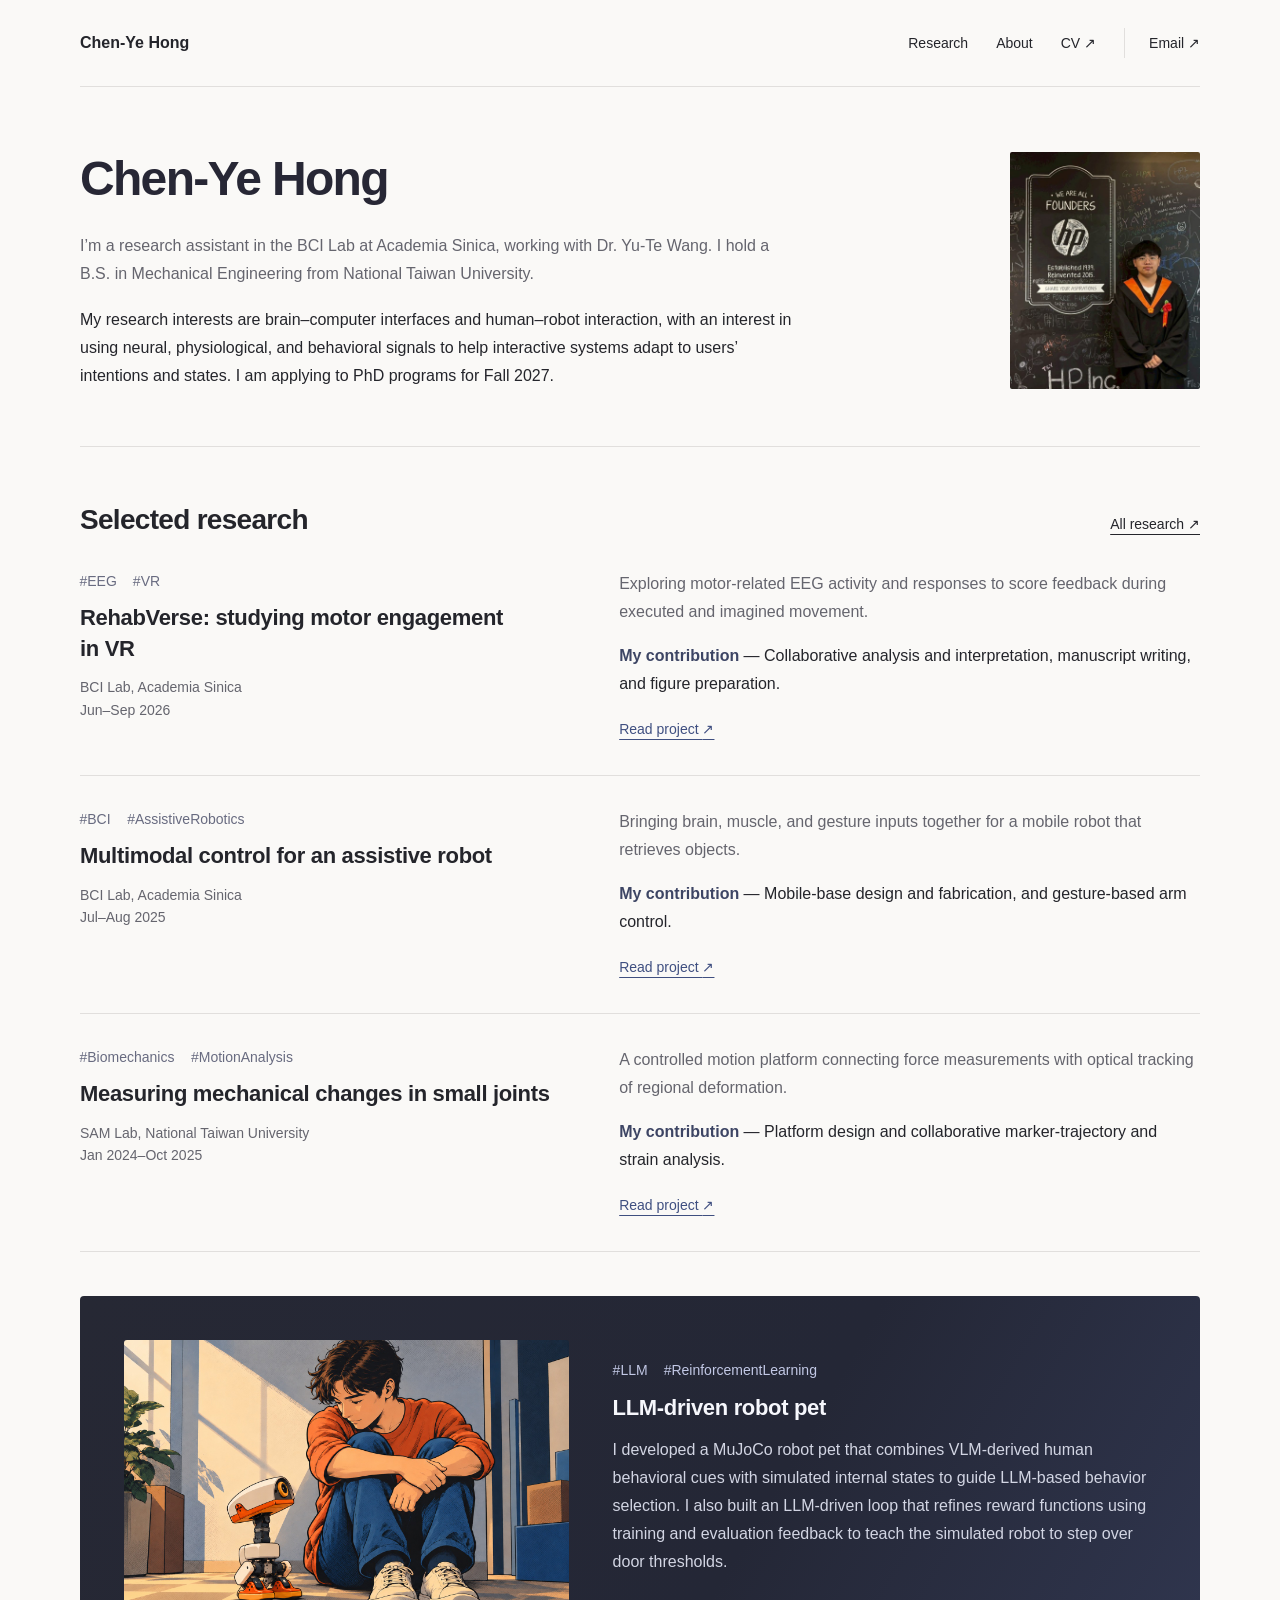
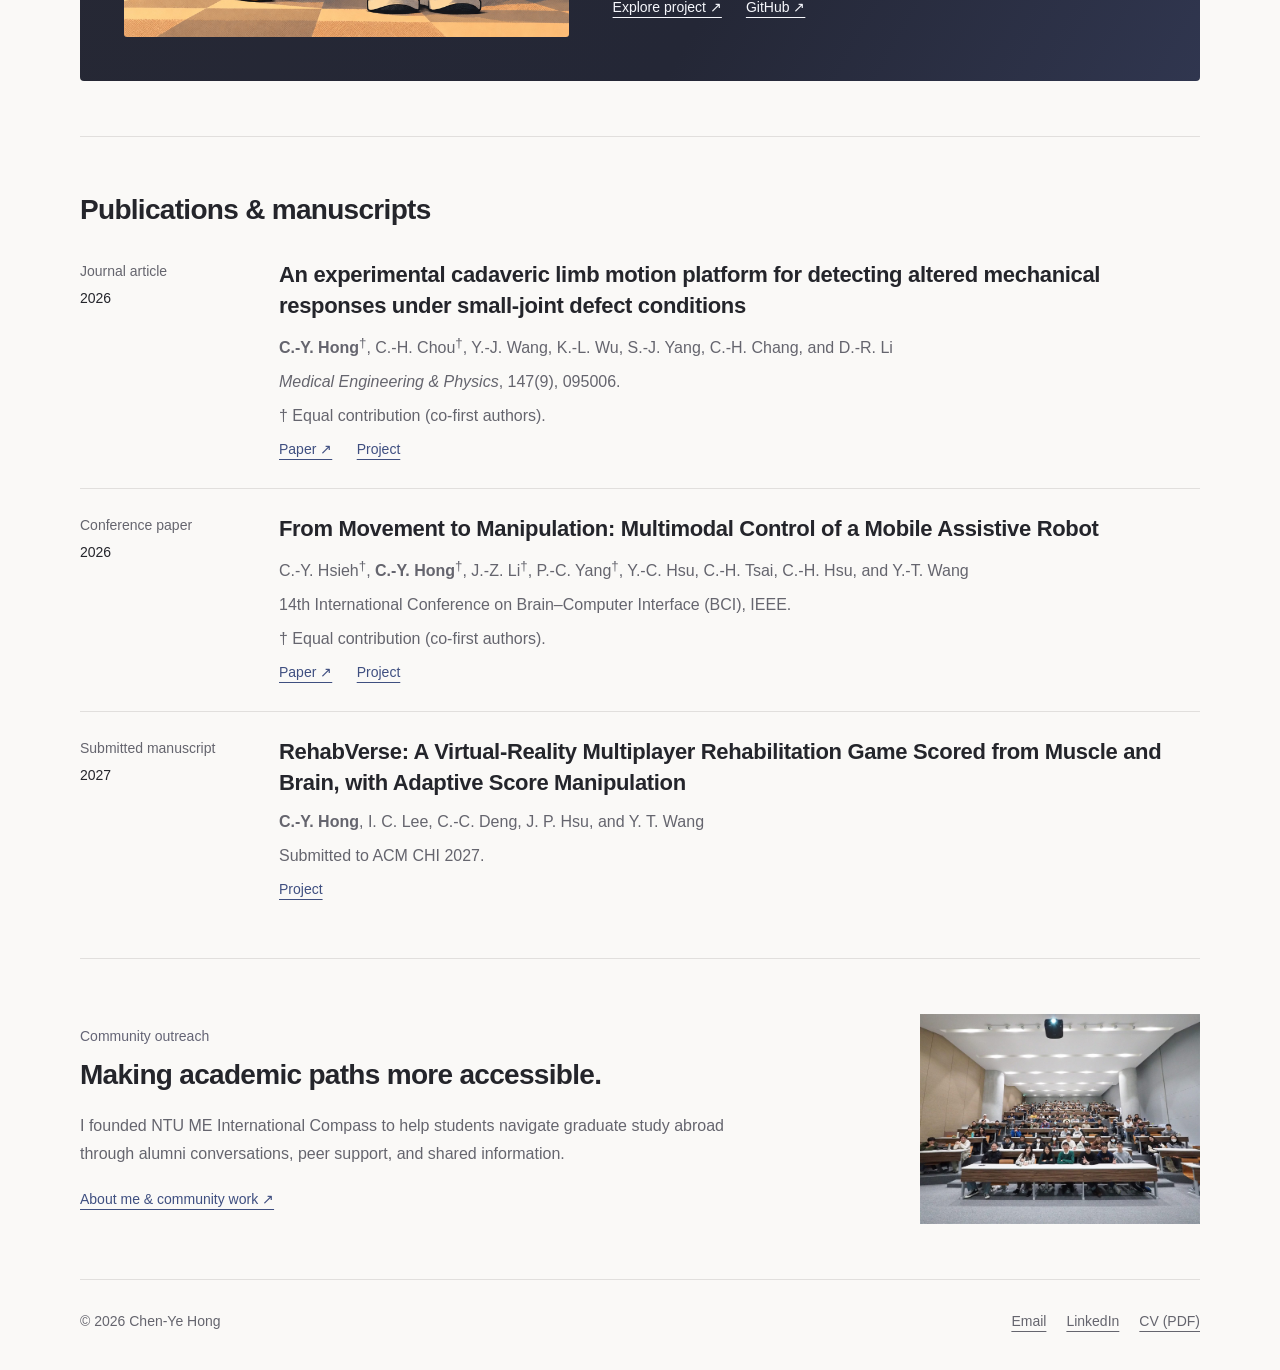
==== commit b00c11c8: "Update robot pet summary with LLM reward learning Added a new section for publications and manuscrip" ====
--- a/index.html
+++ b/index.html
@@ -20,7 +20,7 @@
     <nav class="nav" aria-label="Main navigation"><a href="./research/">Research</a><a href="./about/">About</a><a href="./files/cv.pdf" target="_blank" rel="noopener noreferrer" title="Opens in a new tab">CV <span aria-hidden="true">↗</span><span class="sr-only"> (PDF)</span></a><a class="nav-email" href="mailto:chenyehong.ws@gmail.com">Email <span aria-hidden="true">↗</span></a></nav>
   </header>
   <main id="main"><section class="hero" aria-labelledby="name"><div class="hero-copy"><h1 id="name">Chen-Ye Hong</h1><p class="intro">I’m a research assistant in the BCI Lab at Academia Sinica, working with Dr. Yu-Te Wang. I hold a B.S. in Mechanical Engineering from National Taiwan University.</p><p class="interests">My research interests are brain–computer interfaces and human–robot interaction, with an interest in using neural, physiological, and behavioral signals to help interactive systems adapt to users’ intentions and states. I am applying to PhD programs for Fall 2027.</p></div><figure class="hero-photo"><img src="./photo/portrait.jpg" alt="Chen-Ye Hong" width="800" height="1000" fetchpriority="high"></figure></section>
-<section class="section" id="selected-research" aria-labelledby="selected-title"><div class="section-head"><h2 id="selected-title">Selected research</h2><a href="./research/">All research ↗</a></div><article class="project-row project-row-text"><div class="project-copy"><div class="project-index"><span class="keywords"><span>#EEG</span><span>#VR</span></span></div><h3><a href="./research/rehabverse/">RehabVerse: studying motor engagement in VR</a></h3><p class="entry-meta"><span>BCI Lab, Academia Sinica</span><span>Jun–Sep 2026</span></p></div><div class="project-summary"><p>Exploring motor-related EEG activity and responses to score feedback during executed and imagined movement.</p><p class="project-role"><strong>My contribution</strong> — Collaborative analysis and interpretation, manuscript writing, and figure preparation.</p><a class="text-link" href="./research/rehabverse/">Read project <span aria-hidden="true">↗</span></a></div></article><article class="project-row project-row-text"><div class="project-copy"><div class="project-index"><span class="keywords"><span>#BCI</span><span>#AssistiveRobotics</span></span></div><h3><a href="./research/assistive-robot/">Multimodal control for an assistive robot</a></h3><p class="entry-meta"><span>BCI Lab, Academia Sinica</span><span>Jul–Aug 2025</span></p></div><div class="project-summary"><p>Bringing brain, muscle, and gesture inputs together for a mobile robot that retrieves objects.</p><p class="project-role"><strong>My contribution</strong> — Mobile-base design and fabrication, and gesture-based arm control.</p><a class="text-link" href="./research/assistive-robot/">Read project <span aria-hidden="true">↗</span></a></div></article><article class="project-row project-row-text"><div class="project-copy"><div class="project-index"><span class="keywords"><span>#Biomechanics</span><span>#MotionAnalysis</span></span></div><h3><a href="./research/biomechanics/">Measuring mechanical changes in small joints</a></h3><p class="entry-meta"><span>SAM Lab, National Taiwan University</span><span>Jan 2024–Oct 2025</span></p></div><div class="project-summary"><p>A controlled motion platform connecting force measurements with optical tracking of regional deformation.</p><p class="project-role"><strong>My contribution</strong> — Platform design and collaborative marker-trajectory and strain analysis.</p><a class="text-link" href="./research/biomechanics/">Read project <span aria-hidden="true">↗</span></a></div></article><aside class="independent" aria-labelledby="independent-title"><a class="independent-media" href="./projects/robot-pet/" aria-label="Explore the robot-pet project"><img src="./assets/cover-robot-pet-companion.jpg" alt="Comic illustration of Microduck sitting beside a person with their knees drawn up, inspired by the simulation demo" width="1800" height="1200"></a><div><div class="eyebrow"><span class="keywords"><span>#LLM</span><span>#ReinforcementLearning</span></span></div><h3 id="independent-title"><a href="./projects/robot-pet/">LLM-driven robot pet</a></h3><p>I developed a MuJoCo robot pet that combines VLM-derived human behavioral cues with simulated internal states to guide LLM-based behavior selection. I also designed speed-dependent rewards for PPO locomotion and evaluated velocity tracking and stability across three training seeds.</p><div class="links"><a href="./projects/robot-pet/">Explore project ↗</a><a href="https://github.com/Hchenye0503/llm-robot-pet" target="_blank" rel="noopener noreferrer" title="Opens in a new tab">GitHub ↗</a></div></div></aside></section><section class="section" id="publications" aria-labelledby="pub-title"><div class="section-head"><h2 id="pub-title">Publications &amp; manuscripts</h2></div><ol class="pub-list">
+<section class="section" id="selected-research" aria-labelledby="selected-title"><div class="section-head"><h2 id="selected-title">Selected research</h2><a href="./research/">All research ↗</a></div><article class="project-row project-row-text"><div class="project-copy"><div class="project-index"><span class="keywords"><span>#EEG</span><span>#VR</span></span></div><h3><a href="./research/rehabverse/">RehabVerse: studying motor engagement in VR</a></h3><p class="entry-meta"><span>BCI Lab, Academia Sinica</span><span>Jun–Sep 2026</span></p></div><div class="project-summary"><p>Exploring motor-related EEG activity and responses to score feedback during executed and imagined movement.</p><p class="project-role"><strong>My contribution</strong> — Collaborative analysis and interpretation, manuscript writing, and figure preparation.</p><a class="text-link" href="./research/rehabverse/">Read project <span aria-hidden="true">↗</span></a></div></article><article class="project-row project-row-text"><div class="project-copy"><div class="project-index"><span class="keywords"><span>#BCI</span><span>#AssistiveRobotics</span></span></div><h3><a href="./research/assistive-robot/">Multimodal control for an assistive robot</a></h3><p class="entry-meta"><span>BCI Lab, Academia Sinica</span><span>Jul–Aug 2025</span></p></div><div class="project-summary"><p>Bringing brain, muscle, and gesture inputs together for a mobile robot that retrieves objects.</p><p class="project-role"><strong>My contribution</strong> — Mobile-base design and fabrication, and gesture-based arm control.</p><a class="text-link" href="./research/assistive-robot/">Read project <span aria-hidden="true">↗</span></a></div></article><article class="project-row project-row-text"><div class="project-copy"><div class="project-index"><span class="keywords"><span>#Biomechanics</span><span>#MotionAnalysis</span></span></div><h3><a href="./research/biomechanics/">Measuring mechanical changes in small joints</a></h3><p class="entry-meta"><span>SAM Lab, National Taiwan University</span><span>Jan 2024–Oct 2025</span></p></div><div class="project-summary"><p>A controlled motion platform connecting force measurements with optical tracking of regional deformation.</p><p class="project-role"><strong>My contribution</strong> — Platform design and collaborative marker-trajectory and strain analysis.</p><a class="text-link" href="./research/biomechanics/">Read project <span aria-hidden="true">↗</span></a></div></article><aside class="independent" aria-labelledby="independent-title"><a class="independent-media" href="./projects/robot-pet/" aria-label="Explore the robot-pet project"><img src="./assets/cover-robot-pet-companion.jpg" alt="Comic illustration of Microduck sitting beside a person with their knees drawn up, inspired by the simulation demo" width="1800" height="1200"></a><div><div class="eyebrow"><span class="keywords"><span>#LLM</span><span>#ReinforcementLearning</span></span></div><h3 id="independent-title"><a href="./projects/robot-pet/">LLM-driven robot pet</a></h3><p>I developed a MuJoCo robot pet that combines VLM-derived human behavioral cues with simulated internal states to guide LLM-based behavior selection. I also built an LLM-driven loop that refines reward functions using training and evaluation feedback to teach the simulated robot to step over door thresholds.</p><div class="links"><a href="./projects/robot-pet/">Explore project ↗</a><a href="https://github.com/Hchenye0503/llm-robot-pet" target="_blank" rel="noopener noreferrer" title="Opens in a new tab">GitHub ↗</a></div></div></aside></section><section class="section" id="publications" aria-labelledby="pub-title"><div class="section-head"><h2 id="pub-title">Publications &amp; manuscripts</h2></div><ol class="pub-list">
 <li class="pub"><div class="pub-type">Journal article<span>2026</span></div><div><h3>An experimental cadaveric limb motion platform for detecting altered mechanical responses under small-joint defect conditions</h3><p><strong>C.-Y. Hong</strong><sup>†</sup>, C.-H. Chou<sup>†</sup>, Y.-J. Wang, K.-L. Wu, S.-J. Yang, C.-H. Chang, and D.-R. Li</p><p><em>Medical Engineering &amp; Physics</em>, 147(9), 095006.</p><p class="authorship-note">† Equal contribution (co-first authors).</p><a class="pub-link" href="https://doi.org/10.1088/1873-4030/ae9ec7" target="_blank" rel="noopener noreferrer" title="Opens in a new tab">Paper ↗</a> <a class="pub-link" href="./research/biomechanics/">Project</a></div></li>
 <li class="pub"><div class="pub-type">Conference paper<span>2026</span></div><div><h3>From Movement to Manipulation: Multimodal Control of a Mobile Assistive Robot</h3><p>C.-Y. Hsieh<sup>†</sup>, <strong>C.-Y. Hong</strong><sup>†</sup>, J.-Z. Li<sup>†</sup>, P.-C. Yang<sup>†</sup>, Y.-C. Hsu, C.-H. Tsai, C.-H. Hsu, and Y.-T. Wang</p><p>14th International Conference on Brain–Computer Interface (BCI), IEEE.</p><p class="authorship-note">† Equal contribution (co-first authors).</p><a class="pub-link" href="https://doi.org/10.1109/BCI69045.2026.11435052" target="_blank" rel="noopener noreferrer" title="Opens in a new tab">Paper ↗</a> <a class="pub-link" href="./research/assistive-robot/">Project</a></div></li>
 <li class="pub"><div class="pub-type">Submitted manuscript<span>2027</span></div><div><h3>RehabVerse: A Virtual-Reality Multiplayer Rehabilitation Game Scored from Muscle and Brain, with Adaptive Score Manipulation</h3><p><strong>C.-Y. Hong</strong>, I. C. Lee, C.-C. Deng, J. P. Hsu, and Y. T. Wang</p><p>Submitted to ACM CHI 2027.</p><a class="pub-link" href="./research/rehabverse/">Project</a></div></li>
--- a/assets/site.css
+++ b/assets/site.css
@@ -151,3 +151,21 @@
 @media(max-width:640px){
   .other-project.project-row-text{grid-template-columns:1fr;gap:16px}
 }
+
+/* Clear hierarchy and a small, optional robot-pet interaction. */
+.breadcrumbs{margin-bottom:32px;font-size:var(--type-body)}
+.breadcrumbs ol{display:flex;align-items:center;flex-wrap:wrap;gap:12px 20px;list-style:none;margin:0;padding:0}
+.breadcrumbs li{display:flex;align-items:center;gap:20px}
+.breadcrumbs li+li::before{content:'/';color:var(--muted);font-weight:400}
+.breadcrumbs a{display:inline-flex;align-items:center;gap:10px;padding:10px 14px;border:1px solid var(--line);border-radius:6px;color:var(--accent);font-weight:600;text-decoration:none}
+.breadcrumbs a:hover{background:#edf0f8;border-color:currentColor}
+.breadcrumbs [aria-current]{color:var(--muted)}
+.duck-break{text-align:center;padding:32px 0 24px;border-top:1px solid var(--line);margin-top:40px}
+.microduck-clip{display:block;width:280px;max-width:100%;height:auto;margin:0 auto 12px;border-radius:12px}
+.duck-button{border:1px solid var(--line);background:transparent;color:var(--ink);font:600 var(--type-body)/1.5 var(--sans);cursor:pointer;padding:10px 18px;border-radius:6px;touch-action:manipulation}
+.duck-button[hidden]{display:none}
+.duck-button:focus-visible{outline:2px solid var(--accent);outline-offset:6px}
+.duck-button:hover{border-color:var(--accent);color:var(--accent)}
+.duck-status,.duck-credit{font-size:var(--type-detail);color:var(--muted);margin:12px 0 0}
+.duck-credit{margin-top:4px}
+@media(max-width:640px){.breadcrumbs ol{gap:8px}.breadcrumbs li{gap:12px}.breadcrumbs li+li{font-size:var(--type-detail)}.duck-break{margin-top:24px}}
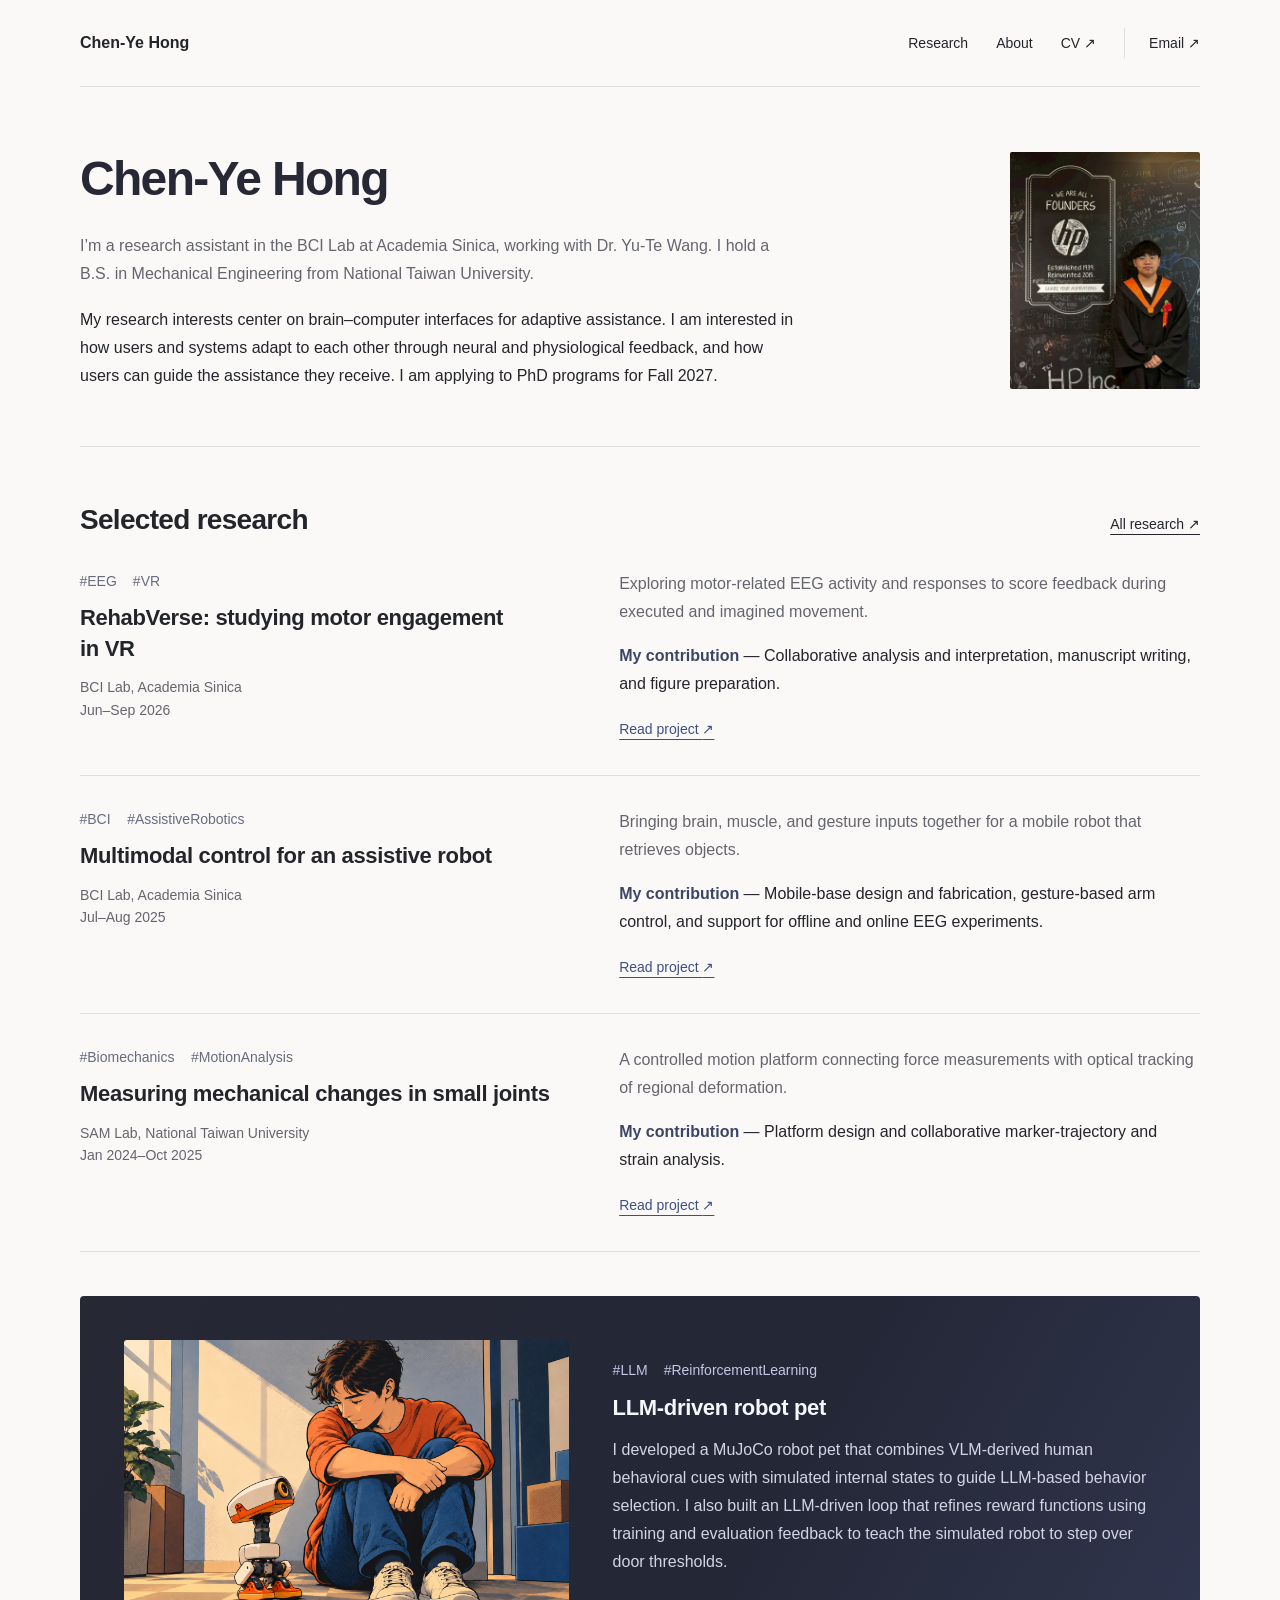
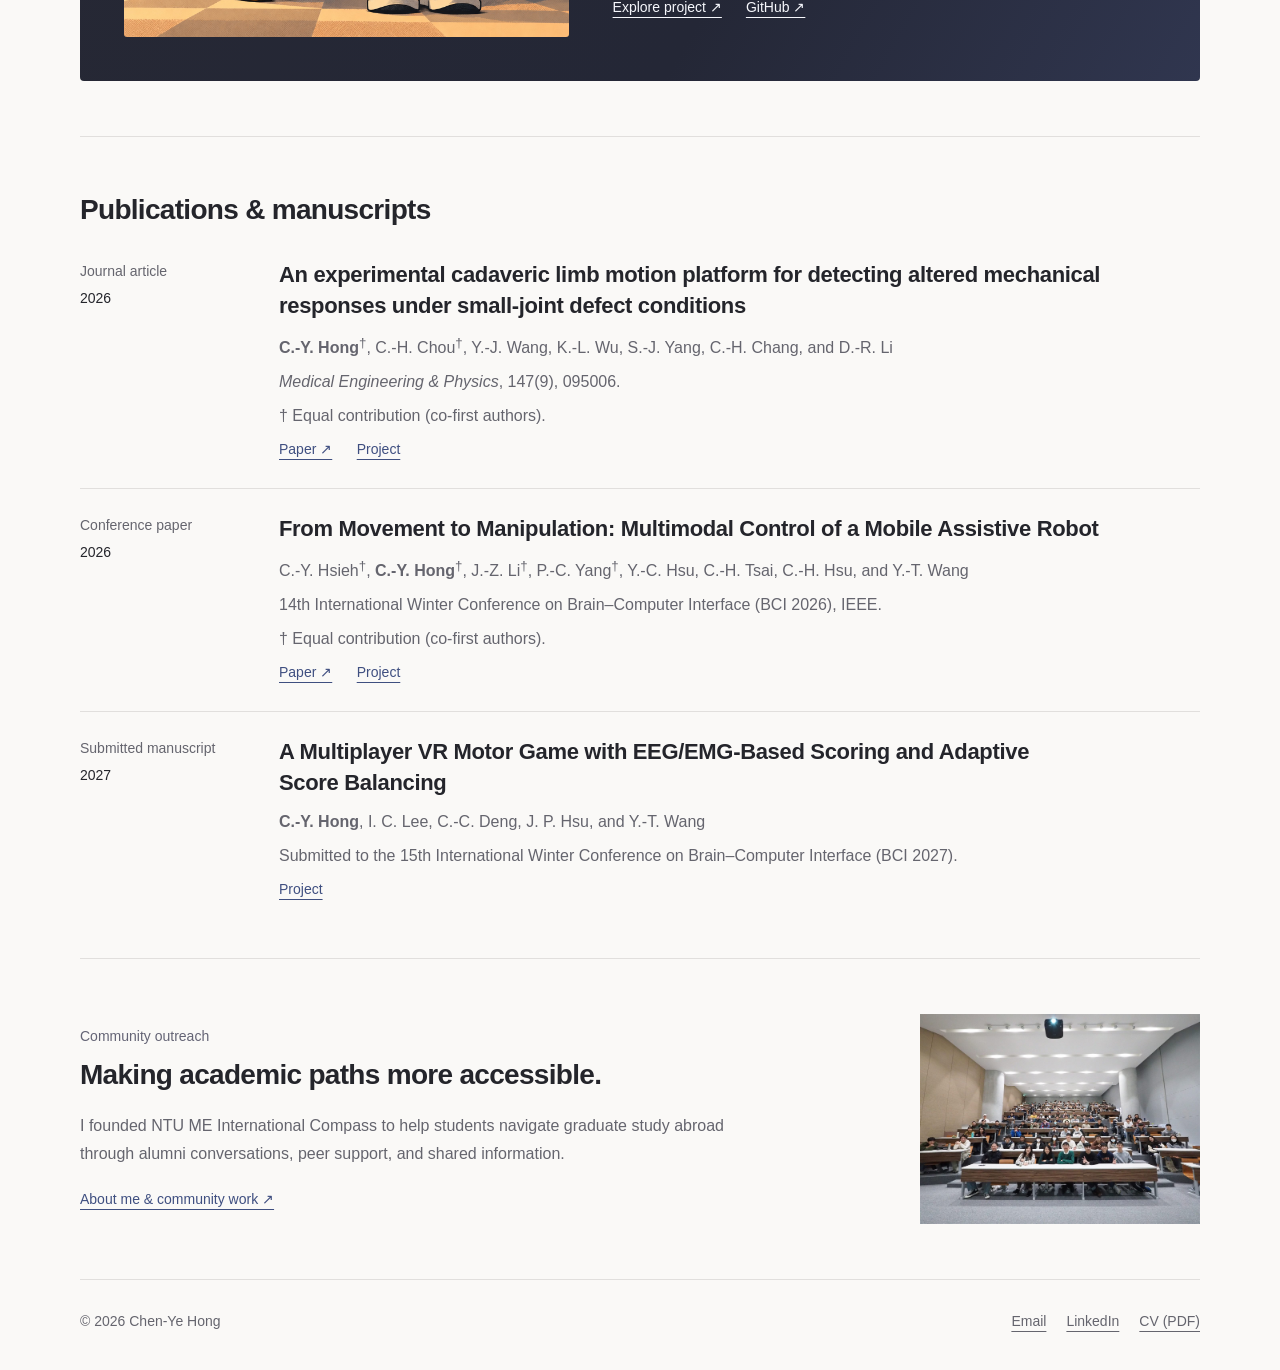
==== commit bef17511: "Sync website and downloadable CV with November application updates" ====
--- a/index.html
+++ b/index.html
@@ -19,11 +19,11 @@
     <a class="brand" href="./" aria-label="Chen-Ye Hong, home">Chen-Ye Hong</a>
     <nav class="nav" aria-label="Main navigation"><a href="./research/">Research</a><a href="./about/">About</a><a href="./files/cv.pdf" target="_blank" rel="noopener noreferrer" title="Opens in a new tab">CV <span aria-hidden="true">↗</span><span class="sr-only"> (PDF)</span></a><a class="nav-email" href="mailto:chenyehong.ws@gmail.com">Email <span aria-hidden="true">↗</span></a></nav>
   </header>
-  <main id="main"><section class="hero" aria-labelledby="name"><div class="hero-copy"><h1 id="name">Chen-Ye Hong</h1><p class="intro">I’m a research assistant in the BCI Lab at Academia Sinica, working with Dr. Yu-Te Wang. I hold a B.S. in Mechanical Engineering from National Taiwan University.</p><p class="interests">My research interests are brain–computer interfaces and human–robot interaction, with an interest in using neural, physiological, and behavioral signals to help interactive systems adapt to users’ intentions and states. I am applying to PhD programs for Fall 2027.</p></div><figure class="hero-photo"><img src="./photo/portrait.jpg" alt="Chen-Ye Hong" width="800" height="1000" fetchpriority="high"></figure></section>
-<section class="section" id="selected-research" aria-labelledby="selected-title"><div class="section-head"><h2 id="selected-title">Selected research</h2><a href="./research/">All research ↗</a></div><article class="project-row project-row-text"><div class="project-copy"><div class="project-index"><span class="keywords"><span>#EEG</span><span>#VR</span></span></div><h3><a href="./research/rehabverse/">RehabVerse: studying motor engagement in VR</a></h3><p class="entry-meta"><span>BCI Lab, Academia Sinica</span><span>Jun–Sep 2026</span></p></div><div class="project-summary"><p>Exploring motor-related EEG activity and responses to score feedback during executed and imagined movement.</p><p class="project-role"><strong>My contribution</strong> — Collaborative analysis and interpretation, manuscript writing, and figure preparation.</p><a class="text-link" href="./research/rehabverse/">Read project <span aria-hidden="true">↗</span></a></div></article><article class="project-row project-row-text"><div class="project-copy"><div class="project-index"><span class="keywords"><span>#BCI</span><span>#AssistiveRobotics</span></span></div><h3><a href="./research/assistive-robot/">Multimodal control for an assistive robot</a></h3><p class="entry-meta"><span>BCI Lab, Academia Sinica</span><span>Jul–Aug 2025</span></p></div><div class="project-summary"><p>Bringing brain, muscle, and gesture inputs together for a mobile robot that retrieves objects.</p><p class="project-role"><strong>My contribution</strong> — Mobile-base design and fabrication, and gesture-based arm control.</p><a class="text-link" href="./research/assistive-robot/">Read project <span aria-hidden="true">↗</span></a></div></article><article class="project-row project-row-text"><div class="project-copy"><div class="project-index"><span class="keywords"><span>#Biomechanics</span><span>#MotionAnalysis</span></span></div><h3><a href="./research/biomechanics/">Measuring mechanical changes in small joints</a></h3><p class="entry-meta"><span>SAM Lab, National Taiwan University</span><span>Jan 2024–Oct 2025</span></p></div><div class="project-summary"><p>A controlled motion platform connecting force measurements with optical tracking of regional deformation.</p><p class="project-role"><strong>My contribution</strong> — Platform design and collaborative marker-trajectory and strain analysis.</p><a class="text-link" href="./research/biomechanics/">Read project <span aria-hidden="true">↗</span></a></div></article><aside class="independent" aria-labelledby="independent-title"><a class="independent-media" href="./projects/robot-pet/" aria-label="Explore the robot-pet project"><img src="./assets/cover-robot-pet-companion.jpg" alt="Comic illustration of Microduck sitting beside a person with their knees drawn up, inspired by the simulation demo" width="1800" height="1200"></a><div><div class="eyebrow"><span class="keywords"><span>#LLM</span><span>#ReinforcementLearning</span></span></div><h3 id="independent-title"><a href="./projects/robot-pet/">LLM-driven robot pet</a></h3><p>I developed a MuJoCo robot pet that combines VLM-derived human behavioral cues with simulated internal states to guide LLM-based behavior selection. I also built an LLM-driven loop that refines reward functions using training and evaluation feedback to teach the simulated robot to step over door thresholds.</p><div class="links"><a href="./projects/robot-pet/">Explore project ↗</a><a href="https://github.com/Hchenye0503/llm-robot-pet" target="_blank" rel="noopener noreferrer" title="Opens in a new tab">GitHub ↗</a></div></div></aside></section><section class="section" id="publications" aria-labelledby="pub-title"><div class="section-head"><h2 id="pub-title">Publications &amp; manuscripts</h2></div><ol class="pub-list">
+  <main id="main"><section class="hero" aria-labelledby="name"><div class="hero-copy"><h1 id="name">Chen-Ye Hong</h1><p class="intro">I’m a research assistant in the BCI Lab at Academia Sinica, working with Dr. Yu-Te Wang. I hold a B.S. in Mechanical Engineering from National Taiwan University.</p><p class="interests">My research interests center on brain–computer interfaces for adaptive assistance. I am interested in how users and systems adapt to each other through neural and physiological feedback, and how users can guide the assistance they receive. I am applying to PhD programs for Fall 2027.</p></div><figure class="hero-photo"><img src="./photo/portrait.jpg" alt="Chen-Ye Hong" width="800" height="1000" fetchpriority="high"></figure></section>
+<section class="section" id="selected-research" aria-labelledby="selected-title"><div class="section-head"><h2 id="selected-title">Selected research</h2><a href="./research/">All research ↗</a></div><article class="project-row project-row-text"><div class="project-copy"><div class="project-index"><span class="keywords"><span>#EEG</span><span>#VR</span></span></div><h3><a href="./research/rehabverse/">RehabVerse: studying motor engagement in VR</a></h3><p class="entry-meta"><span>BCI Lab, Academia Sinica</span><span>Jun–Sep 2026</span></p></div><div class="project-summary"><p>Exploring motor-related EEG activity and responses to score feedback during executed and imagined movement.</p><p class="project-role"><strong>My contribution</strong> — Collaborative analysis and interpretation, manuscript writing, and figure preparation.</p><a class="text-link" href="./research/rehabverse/">Read project <span aria-hidden="true">↗</span></a></div></article><article class="project-row project-row-text"><div class="project-copy"><div class="project-index"><span class="keywords"><span>#BCI</span><span>#AssistiveRobotics</span></span></div><h3><a href="./research/assistive-robot/">Multimodal control for an assistive robot</a></h3><p class="entry-meta"><span>BCI Lab, Academia Sinica</span><span>Jul–Aug 2025</span></p></div><div class="project-summary"><p>Bringing brain, muscle, and gesture inputs together for a mobile robot that retrieves objects.</p><p class="project-role"><strong>My contribution</strong> — Mobile-base design and fabrication, gesture-based arm control, and support for offline and online EEG experiments.</p><a class="text-link" href="./research/assistive-robot/">Read project <span aria-hidden="true">↗</span></a></div></article><article class="project-row project-row-text"><div class="project-copy"><div class="project-index"><span class="keywords"><span>#Biomechanics</span><span>#MotionAnalysis</span></span></div><h3><a href="./research/biomechanics/">Measuring mechanical changes in small joints</a></h3><p class="entry-meta"><span>SAM Lab, National Taiwan University</span><span>Jan 2024–Oct 2025</span></p></div><div class="project-summary"><p>A controlled motion platform connecting force measurements with optical tracking of regional deformation.</p><p class="project-role"><strong>My contribution</strong> — Platform design and collaborative marker-trajectory and strain analysis.</p><a class="text-link" href="./research/biomechanics/">Read project <span aria-hidden="true">↗</span></a></div></article><aside class="independent" aria-labelledby="independent-title"><a class="independent-media" href="./projects/robot-pet/" aria-label="Explore the robot-pet project"><img src="./assets/cover-robot-pet-companion.jpg" alt="Comic illustration of Microduck sitting beside a person with their knees drawn up, inspired by the simulation demo" width="1800" height="1200"></a><div><div class="eyebrow"><span class="keywords"><span>#LLM</span><span>#ReinforcementLearning</span></span></div><h3 id="independent-title"><a href="./projects/robot-pet/">LLM-driven robot pet</a></h3><p>I developed a MuJoCo robot pet that combines VLM-derived human behavioral cues with simulated internal states to guide LLM-based behavior selection. I also built an LLM-driven loop that refines reward functions using training and evaluation feedback to teach the simulated robot to step over door thresholds.</p><div class="links"><a href="./projects/robot-pet/">Explore project ↗</a><a href="https://github.com/Hchenye0503/llm-robot-pet" target="_blank" rel="noopener noreferrer" title="Opens in a new tab">GitHub ↗</a></div></div></aside></section><section class="section" id="publications" aria-labelledby="pub-title"><div class="section-head"><h2 id="pub-title">Publications &amp; manuscripts</h2></div><ol class="pub-list">
 <li class="pub"><div class="pub-type">Journal article<span>2026</span></div><div><h3>An experimental cadaveric limb motion platform for detecting altered mechanical responses under small-joint defect conditions</h3><p><strong>C.-Y. Hong</strong><sup>†</sup>, C.-H. Chou<sup>†</sup>, Y.-J. Wang, K.-L. Wu, S.-J. Yang, C.-H. Chang, and D.-R. Li</p><p><em>Medical Engineering &amp; Physics</em>, 147(9), 095006.</p><p class="authorship-note">† Equal contribution (co-first authors).</p><a class="pub-link" href="https://doi.org/10.1088/1873-4030/ae9ec7" target="_blank" rel="noopener noreferrer" title="Opens in a new tab">Paper ↗</a> <a class="pub-link" href="./research/biomechanics/">Project</a></div></li>
-<li class="pub"><div class="pub-type">Conference paper<span>2026</span></div><div><h3>From Movement to Manipulation: Multimodal Control of a Mobile Assistive Robot</h3><p>C.-Y. Hsieh<sup>†</sup>, <strong>C.-Y. Hong</strong><sup>†</sup>, J.-Z. Li<sup>†</sup>, P.-C. Yang<sup>†</sup>, Y.-C. Hsu, C.-H. Tsai, C.-H. Hsu, and Y.-T. Wang</p><p>14th International Conference on Brain–Computer Interface (BCI), IEEE.</p><p class="authorship-note">† Equal contribution (co-first authors).</p><a class="pub-link" href="https://doi.org/10.1109/BCI69045.2026.11435052" target="_blank" rel="noopener noreferrer" title="Opens in a new tab">Paper ↗</a> <a class="pub-link" href="./research/assistive-robot/">Project</a></div></li>
-<li class="pub"><div class="pub-type">Submitted manuscript<span>2027</span></div><div><h3>RehabVerse: A Virtual-Reality Multiplayer Rehabilitation Game Scored from Muscle and Brain, with Adaptive Score Manipulation</h3><p><strong>C.-Y. Hong</strong>, I. C. Lee, C.-C. Deng, J. P. Hsu, and Y. T. Wang</p><p>Submitted to ACM CHI 2027.</p><a class="pub-link" href="./research/rehabverse/">Project</a></div></li>
+<li class="pub"><div class="pub-type">Conference paper<span>2026</span></div><div><h3>From Movement to Manipulation: Multimodal Control of a Mobile Assistive Robot</h3><p>C.-Y. Hsieh<sup>†</sup>, <strong>C.-Y. Hong</strong><sup>†</sup>, J.-Z. Li<sup>†</sup>, P.-C. Yang<sup>†</sup>, Y.-C. Hsu, C.-H. Tsai, C.-H. Hsu, and Y.-T. Wang</p><p>14th International Winter Conference on Brain–Computer Interface (BCI 2026), IEEE.</p><p class="authorship-note">† Equal contribution (co-first authors).</p><a class="pub-link" href="https://doi.org/10.1109/BCI69045.2026.11435052" target="_blank" rel="noopener noreferrer" title="Opens in a new tab">Paper ↗</a> <a class="pub-link" href="./research/assistive-robot/">Project</a></div></li>
+<li class="pub"><div class="pub-type">Submitted manuscript<span>2027</span></div><div><h3>A Multiplayer VR Motor Game with EEG/EMG-Based Scoring and Adaptive Score Balancing</h3><p><strong>C.-Y. Hong</strong>, I. C. Lee, C.-C. Deng, J. P. Hsu, and Y.-T. Wang</p><p>Submitted to the 15th International Winter Conference on Brain–Computer Interface (BCI 2027).</p><a class="pub-link" href="./research/rehabverse/">Project</a></div></li>
 </ol></section><section class="section community-teaser" aria-labelledby="community-title"><div><div class="eyebrow">Community outreach</div><h2 id="community-title">Making academic paths more accessible.</h2><p>I founded NTU ME International Compass to help students navigate graduate study abroad through alumni conversations, peer support, and shared information.</p><a class="text-link" href="./about/#community">About me &amp; community work ↗</a></div><img src="./photo/community_1.jpg" width="1400" height="1050" alt="Students gathered at an NTU ME International Compass event" loading="lazy"></section></main>
   <footer class="site-footer"><span>© 2026 Chen-Ye Hong</span><div class="footer-links"><a href="mailto:chenyehong.ws@gmail.com">Email</a><a href="https://www.linkedin.com/in/chen-ye-hong" target="_blank" rel="noopener noreferrer" title="Opens in a new tab">LinkedIn</a><a href="./files/cv.pdf" target="_blank" rel="noopener noreferrer" title="Opens in a new tab">CV (PDF)</a></div></footer>
 </div>
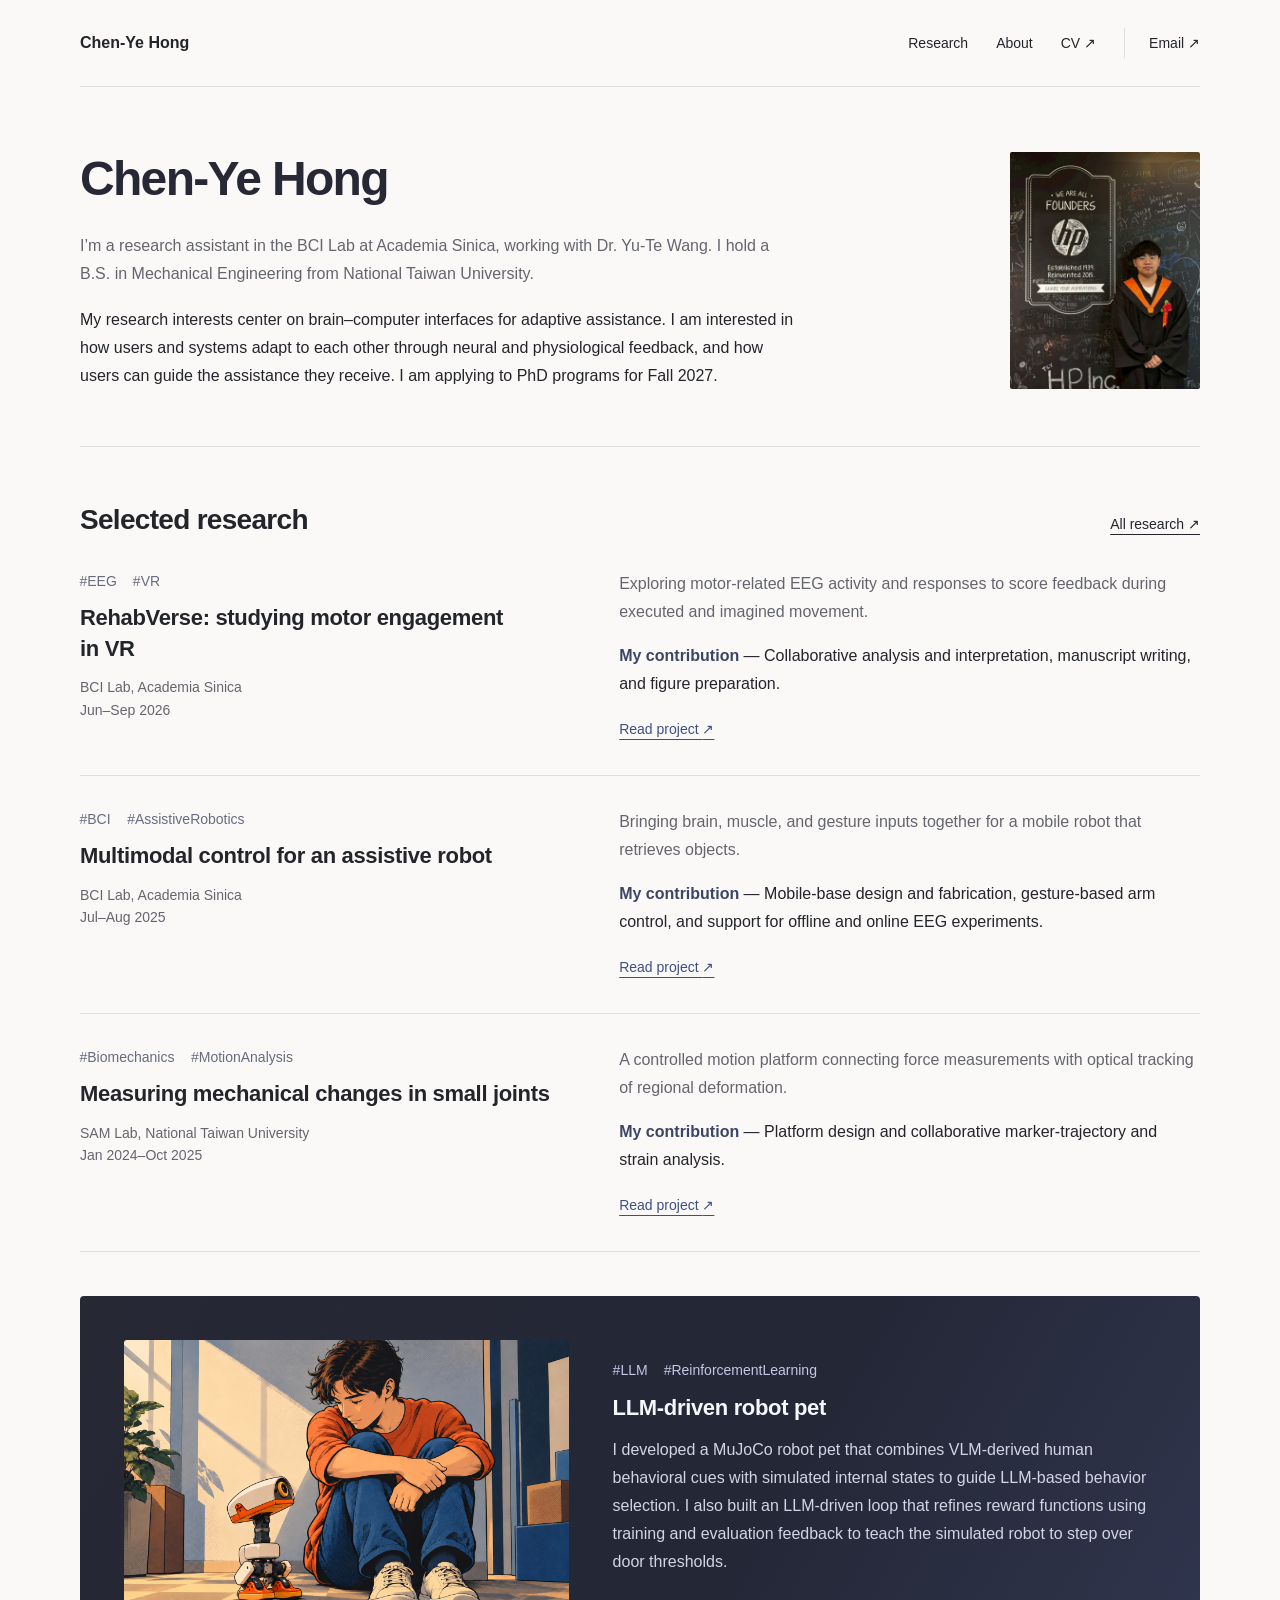
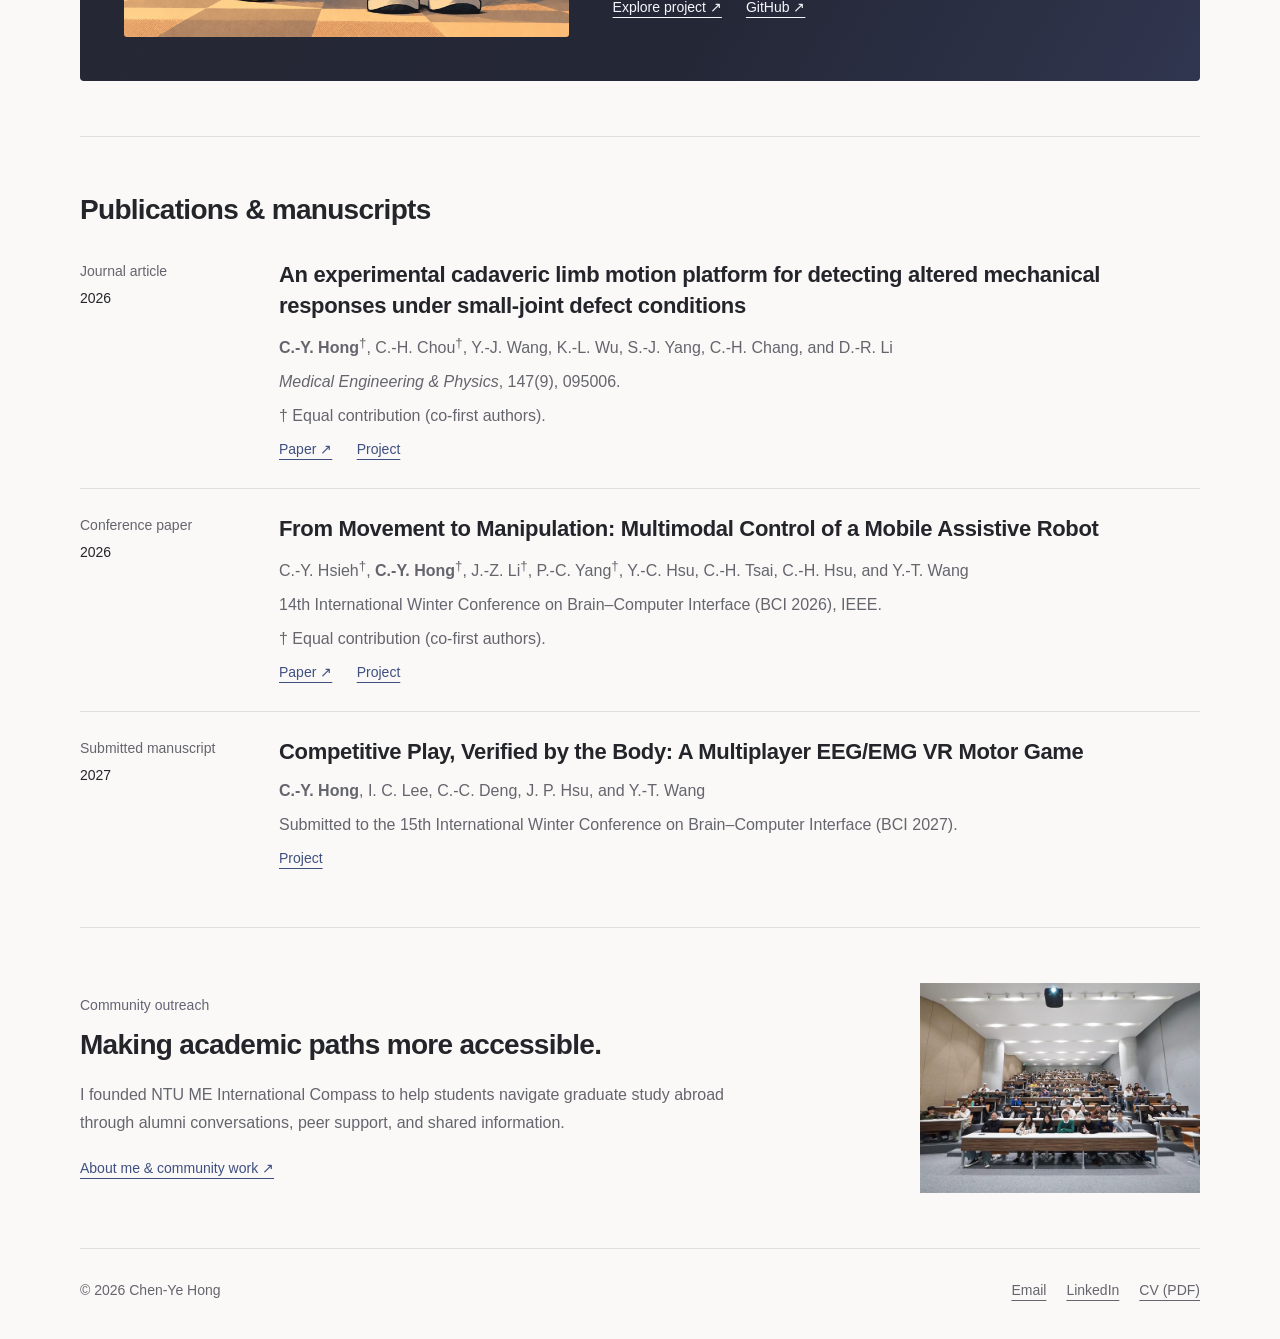
==== commit e84bf5e0: "Correct WinterBCI 2027 manuscript title" ====
--- a/index.html
+++ b/index.html
@@ -23,7 +23,7 @@
 <section class="section" id="selected-research" aria-labelledby="selected-title"><div class="section-head"><h2 id="selected-title">Selected research</h2><a href="./research/">All research ↗</a></div><article class="project-row project-row-text"><div class="project-copy"><div class="project-index"><span class="keywords"><span>#EEG</span><span>#VR</span></span></div><h3><a href="./research/rehabverse/">RehabVerse: studying motor engagement in VR</a></h3><p class="entry-meta"><span>BCI Lab, Academia Sinica</span><span>Jun–Sep 2026</span></p></div><div class="project-summary"><p>Exploring motor-related EEG activity and responses to score feedback during executed and imagined movement.</p><p class="project-role"><strong>My contribution</strong> — Collaborative analysis and interpretation, manuscript writing, and figure preparation.</p><a class="text-link" href="./research/rehabverse/">Read project <span aria-hidden="true">↗</span></a></div></article><article class="project-row project-row-text"><div class="project-copy"><div class="project-index"><span class="keywords"><span>#BCI</span><span>#AssistiveRobotics</span></span></div><h3><a href="./research/assistive-robot/">Multimodal control for an assistive robot</a></h3><p class="entry-meta"><span>BCI Lab, Academia Sinica</span><span>Jul–Aug 2025</span></p></div><div class="project-summary"><p>Bringing brain, muscle, and gesture inputs together for a mobile robot that retrieves objects.</p><p class="project-role"><strong>My contribution</strong> — Mobile-base design and fabrication, gesture-based arm control, and support for offline and online EEG experiments.</p><a class="text-link" href="./research/assistive-robot/">Read project <span aria-hidden="true">↗</span></a></div></article><article class="project-row project-row-text"><div class="project-copy"><div class="project-index"><span class="keywords"><span>#Biomechanics</span><span>#MotionAnalysis</span></span></div><h3><a href="./research/biomechanics/">Measuring mechanical changes in small joints</a></h3><p class="entry-meta"><span>SAM Lab, National Taiwan University</span><span>Jan 2024–Oct 2025</span></p></div><div class="project-summary"><p>A controlled motion platform connecting force measurements with optical tracking of regional deformation.</p><p class="project-role"><strong>My contribution</strong> — Platform design and collaborative marker-trajectory and strain analysis.</p><a class="text-link" href="./research/biomechanics/">Read project <span aria-hidden="true">↗</span></a></div></article><aside class="independent" aria-labelledby="independent-title"><a class="independent-media" href="./projects/robot-pet/" aria-label="Explore the robot-pet project"><img src="./assets/cover-robot-pet-companion.jpg" alt="Comic illustration of Microduck sitting beside a person with their knees drawn up, inspired by the simulation demo" width="1800" height="1200"></a><div><div class="eyebrow"><span class="keywords"><span>#LLM</span><span>#ReinforcementLearning</span></span></div><h3 id="independent-title"><a href="./projects/robot-pet/">LLM-driven robot pet</a></h3><p>I developed a MuJoCo robot pet that combines VLM-derived human behavioral cues with simulated internal states to guide LLM-based behavior selection. I also built an LLM-driven loop that refines reward functions using training and evaluation feedback to teach the simulated robot to step over door thresholds.</p><div class="links"><a href="./projects/robot-pet/">Explore project ↗</a><a href="https://github.com/Hchenye0503/llm-robot-pet" target="_blank" rel="noopener noreferrer" title="Opens in a new tab">GitHub ↗</a></div></div></aside></section><section class="section" id="publications" aria-labelledby="pub-title"><div class="section-head"><h2 id="pub-title">Publications &amp; manuscripts</h2></div><ol class="pub-list">
 <li class="pub"><div class="pub-type">Journal article<span>2026</span></div><div><h3>An experimental cadaveric limb motion platform for detecting altered mechanical responses under small-joint defect conditions</h3><p><strong>C.-Y. Hong</strong><sup>†</sup>, C.-H. Chou<sup>†</sup>, Y.-J. Wang, K.-L. Wu, S.-J. Yang, C.-H. Chang, and D.-R. Li</p><p><em>Medical Engineering &amp; Physics</em>, 147(9), 095006.</p><p class="authorship-note">† Equal contribution (co-first authors).</p><a class="pub-link" href="https://doi.org/10.1088/1873-4030/ae9ec7" target="_blank" rel="noopener noreferrer" title="Opens in a new tab">Paper ↗</a> <a class="pub-link" href="./research/biomechanics/">Project</a></div></li>
 <li class="pub"><div class="pub-type">Conference paper<span>2026</span></div><div><h3>From Movement to Manipulation: Multimodal Control of a Mobile Assistive Robot</h3><p>C.-Y. Hsieh<sup>†</sup>, <strong>C.-Y. Hong</strong><sup>†</sup>, J.-Z. Li<sup>†</sup>, P.-C. Yang<sup>†</sup>, Y.-C. Hsu, C.-H. Tsai, C.-H. Hsu, and Y.-T. Wang</p><p>14th International Winter Conference on Brain–Computer Interface (BCI 2026), IEEE.</p><p class="authorship-note">† Equal contribution (co-first authors).</p><a class="pub-link" href="https://doi.org/10.1109/BCI69045.2026.11435052" target="_blank" rel="noopener noreferrer" title="Opens in a new tab">Paper ↗</a> <a class="pub-link" href="./research/assistive-robot/">Project</a></div></li>
-<li class="pub"><div class="pub-type">Submitted manuscript<span>2027</span></div><div><h3>A Multiplayer VR Motor Game with EEG/EMG-Based Scoring and Adaptive Score Balancing</h3><p><strong>C.-Y. Hong</strong>, I. C. Lee, C.-C. Deng, J. P. Hsu, and Y.-T. Wang</p><p>Submitted to the 15th International Winter Conference on Brain–Computer Interface (BCI 2027).</p><a class="pub-link" href="./research/rehabverse/">Project</a></div></li>
+<li class="pub"><div class="pub-type">Submitted manuscript<span>2027</span></div><div><h3>Competitive Play, Verified by the Body: A Multiplayer EEG/EMG VR Motor Game</h3><p><strong>C.-Y. Hong</strong>, I. C. Lee, C.-C. Deng, J. P. Hsu, and Y.-T. Wang</p><p>Submitted to the 15th International Winter Conference on Brain–Computer Interface (BCI 2027).</p><a class="pub-link" href="./research/rehabverse/">Project</a></div></li>
 </ol></section><section class="section community-teaser" aria-labelledby="community-title"><div><div class="eyebrow">Community outreach</div><h2 id="community-title">Making academic paths more accessible.</h2><p>I founded NTU ME International Compass to help students navigate graduate study abroad through alumni conversations, peer support, and shared information.</p><a class="text-link" href="./about/#community">About me &amp; community work ↗</a></div><img src="./photo/community_1.jpg" width="1400" height="1050" alt="Students gathered at an NTU ME International Compass event" loading="lazy"></section></main>
   <footer class="site-footer"><span>© 2026 Chen-Ye Hong</span><div class="footer-links"><a href="mailto:chenyehong.ws@gmail.com">Email</a><a href="https://www.linkedin.com/in/chen-ye-hong" target="_blank" rel="noopener noreferrer" title="Opens in a new tab">LinkedIn</a><a href="./files/cv.pdf" target="_blank" rel="noopener noreferrer" title="Opens in a new tab">CV (PDF)</a></div></footer>
 </div>
